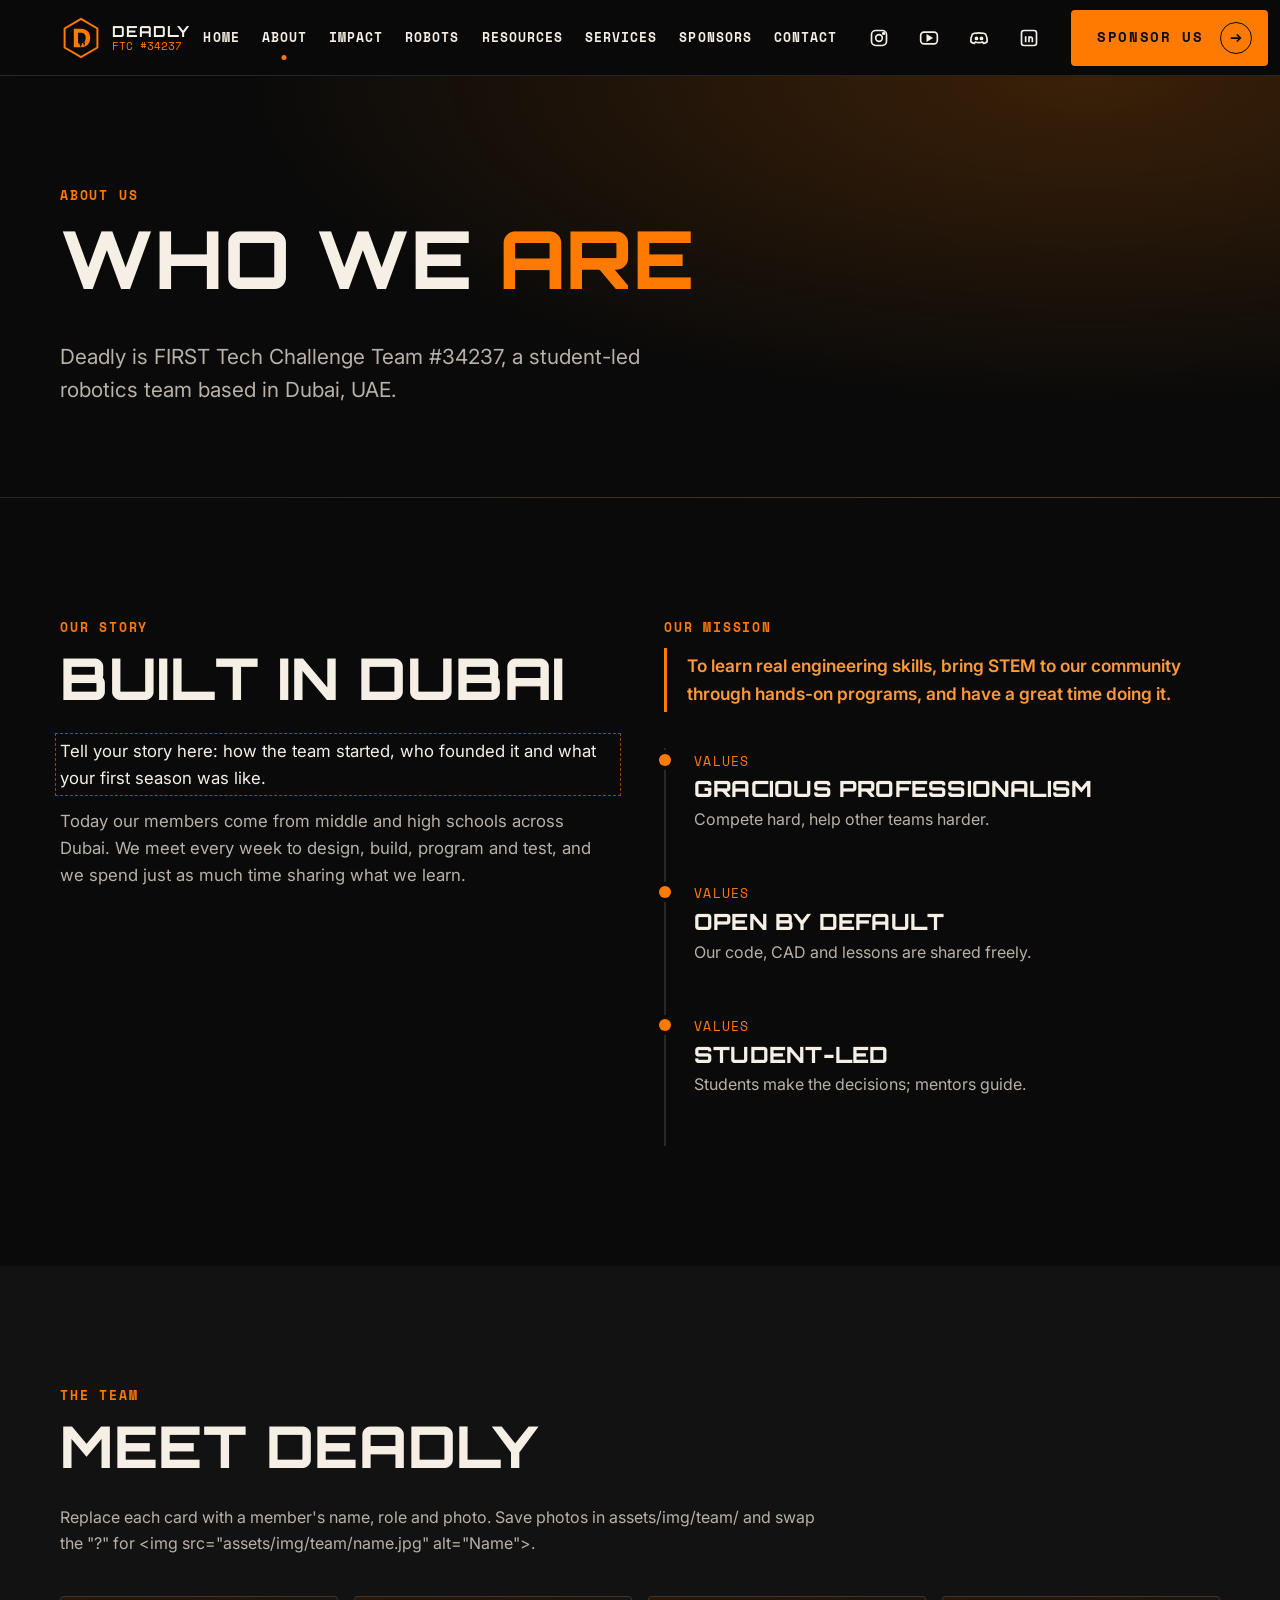
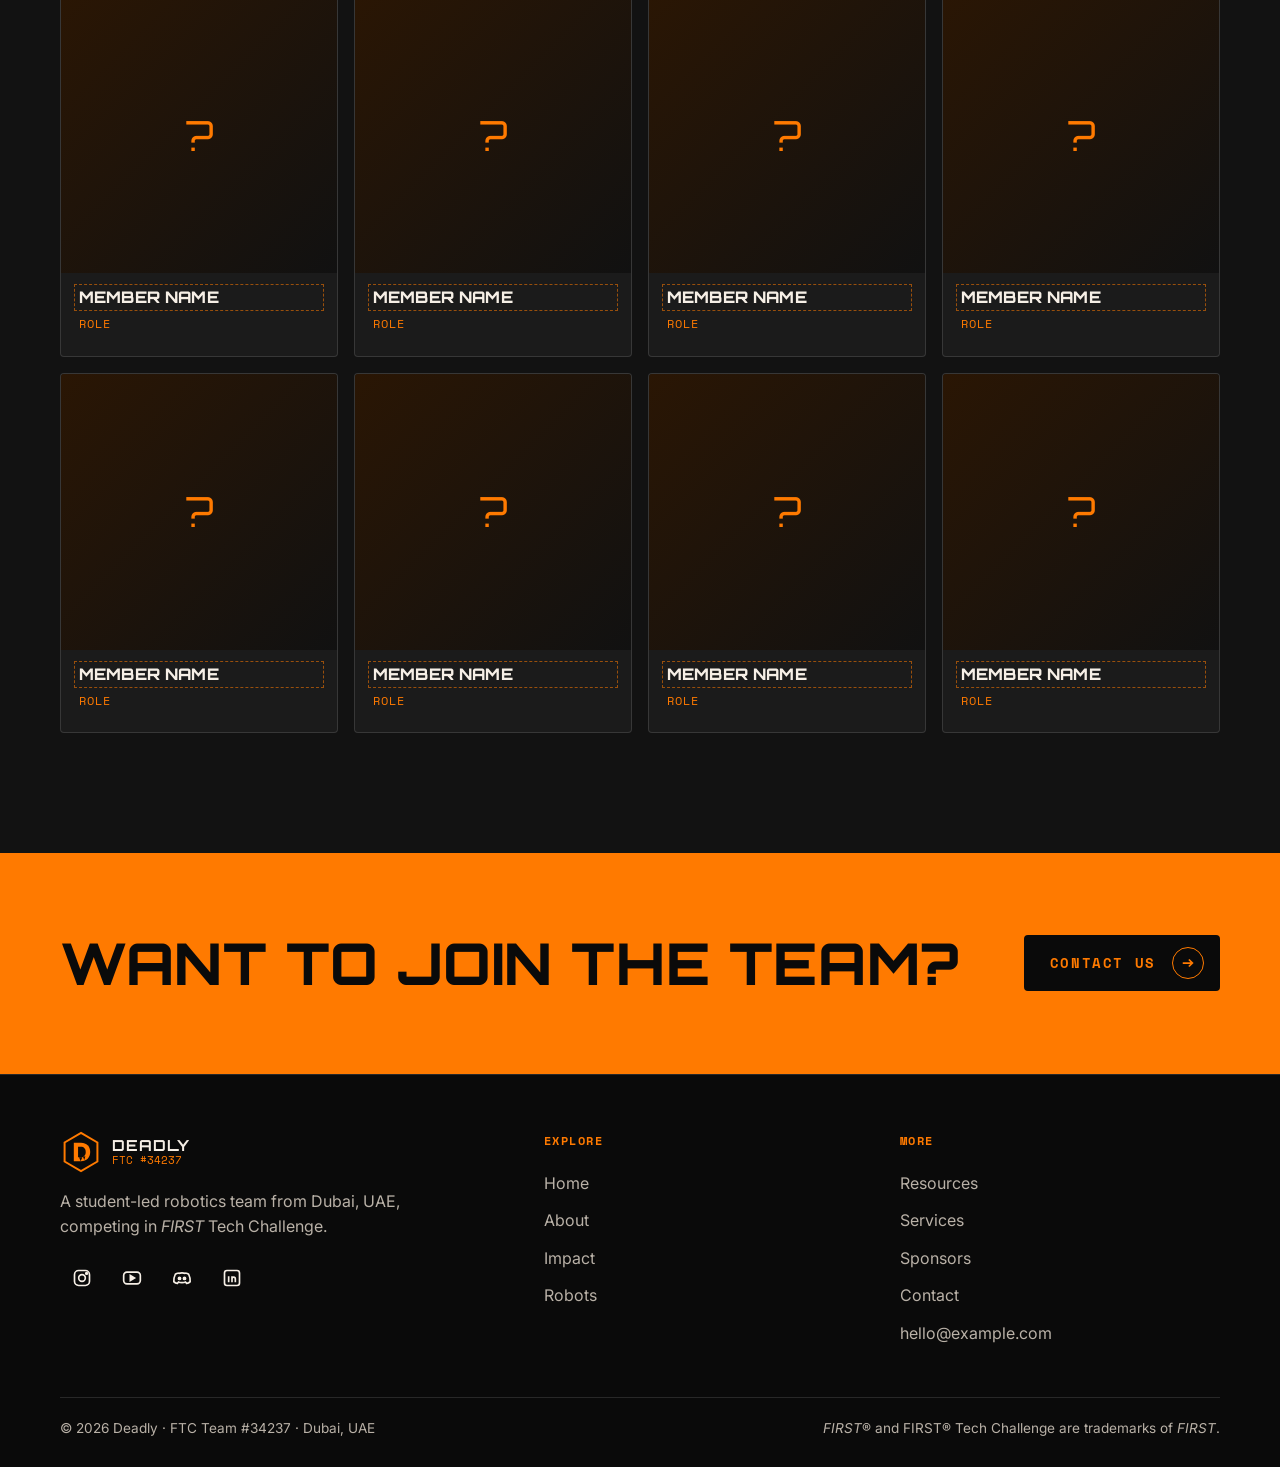
==== about.html @ 888af7e8 "Add mobile-friendly Deadly FTC #34237 team website Multi-page static site (home, about, impact, robo" ====
<!doctype html>
<html lang="en" class="no-js">
<head>
  <meta charset="utf-8">
  <meta name="viewport" content="width=device-width, initial-scale=1, viewport-fit=cover">
  <title>About · Deadly FTC #34237</title>
  <meta name="description" content="Meet Deadly, FTC Team #34237 from Dubai, UAE: our story, mission and team members.">
  <meta name="theme-color" content="#0a0a0a">
  <link rel="icon" href="assets/img/logo.svg" type="image/svg+xml">
  <link rel="preconnect" href="https://fonts.googleapis.com">
  <link rel="preconnect" href="https://fonts.gstatic.com" crossorigin>
  <link href="https://fonts.googleapis.com/css2?family=Inter:wght@400;500;600;700&family=Orbitron:wght@600;700;800&family=Space+Mono:wght@400;700&display=swap" rel="stylesheet">
  <link rel="stylesheet" href="assets/css/style.css">
</head>
<body>
  <div data-include="header"></div>

  <main id="main">
    <section class="page-hero">
      <div class="container">
        <span class="eyebrow">About us</span>
        <h1>Who we <span class="accent">are</span></h1>
        <p class="lead muted">Deadly is FIRST Tech Challenge Team #34237, a student-led robotics team based in Dubai, UAE.</p>
      </div>
    </section>

    <section class="section">
      <div class="container">
        <div class="grid grid--2" style="gap:48px">
          <div class="prose reveal">
            <span class="eyebrow">Our story</span>
            <h2>Built in Dubai</h2>
            <p class="todo">Tell your story here: how the team started, who founded it and what your first season was like.</p>
            <p class="muted">Today our members come from middle and high schools across Dubai. We meet every week to design, build, program and test, and we spend just as much time sharing what we learn.</p>
          </div>
          <div class="reveal">
            <span class="eyebrow">Our mission</span>
            <p class="mission" style="margin-top:0">To learn real engineering skills, bring STEM to our community through hands-on programs, and have a great time doing it.</p>
            <ul class="timeline">
              <li><span class="when">Values</span><h3>Gracious Professionalism</h3><p class="muted">Compete hard, help other teams harder.</p></li>
              <li><span class="when">Values</span><h3>Open by default</h3><p class="muted">Our code, CAD and lessons are shared freely.</p></li>
              <li><span class="when">Values</span><h3>Student-led</h3><p class="muted">Students make the decisions; mentors guide.</p></li>
            </ul>
          </div>
        </div>
      </div>
    </section>

    <section class="section section--alt" id="team">
      <div class="container">
        <div class="section-head reveal">
          <span class="eyebrow">The team</span>
          <h2>Meet Deadly</h2>
          <p class="muted">Replace each card with a member's name, role and photo. Save photos in assets/img/team/ and swap the "?" for &lt;img src="assets/img/team/name.jpg" alt="Name"&gt;.</p>
        </div>
        <div class="grid member-grid">
          <article class="card member reveal">
            <div class="photo">?</div>
            <div class="info">
              <h3 class="todo">Member name</h3>
              <span class="role">Role</span>
            </div>
          </article>
          <article class="card member reveal">
            <div class="photo">?</div>
            <div class="info">
              <h3 class="todo">Member name</h3>
              <span class="role">Role</span>
            </div>
          </article>
          <article class="card member reveal">
            <div class="photo">?</div>
            <div class="info">
              <h3 class="todo">Member name</h3>
              <span class="role">Role</span>
            </div>
          </article>
          <article class="card member reveal">
            <div class="photo">?</div>
            <div class="info">
              <h3 class="todo">Member name</h3>
              <span class="role">Role</span>
            </div>
          </article>
          <article class="card member reveal">
            <div class="photo">?</div>
            <div class="info">
              <h3 class="todo">Member name</h3>
              <span class="role">Role</span>
            </div>
          </article>
          <article class="card member reveal">
            <div class="photo">?</div>
            <div class="info">
              <h3 class="todo">Member name</h3>
              <span class="role">Role</span>
            </div>
          </article>
          <article class="card member reveal">
            <div class="photo">?</div>
            <div class="info">
              <h3 class="todo">Member name</h3>
              <span class="role">Role</span>
            </div>
          </article>
          <article class="card member reveal">
            <div class="photo">?</div>
            <div class="info">
              <h3 class="todo">Member name</h3>
              <span class="role">Role</span>
            </div>
          </article>
        </div>
      </div>
    </section>
    <section class="cta-band">
      <div class="container">
        <h2>Want to join the team?</h2>
        <a class="btn" href="contact.html">Contact us</a>
      </div>
    </section>
  </main>

  <div data-include="footer"></div>
  <script src="assets/js/site.js"></script>
</body>
</html>
---- assets/css/style.css ----
/* =========================================================
   Deadly · FTC Team #34237 — site styles
   Mobile-first. Brand colors live in :root below.
   ========================================================= */

:root {
  --orange: #ff7a00;
  --orange-bright: #ff9a3c;
  --orange-deep: #c25500;
  --black: #0a0a0a;
  --black-2: #121212;
  --black-3: #1b1b1b;
  --line: rgba(255, 255, 255, 0.12);
  --text: #f6efe6;
  --muted: #b9b1a7;

  --font-display: "Orbitron", "Arial Black", sans-serif;
  --font-mono: "Space Mono", ui-monospace, monospace;
  --font-body: "Inter", system-ui, -apple-system, "Segoe UI", sans-serif;

  --gutter: 16px;
  --max: 1240px;
  --header-h: 64px;
  --radius: 4px;
}

@media (min-width: 900px) {
  :root { --gutter: 40px; --header-h: 76px; }
}

*, *::before, *::after { box-sizing: border-box; }

html { scroll-behavior: smooth; -webkit-text-size-adjust: 100%; }

body {
  margin: 0;
  background: var(--black);
  color: var(--text);
  font-family: var(--font-body);
  font-size: 16px;
  line-height: 1.6;
  overflow-x: hidden;
}

img { max-width: 100%; display: block; }
a { color: inherit; }

::selection { background: var(--orange); color: var(--black); }

.container {
  width: 100%;
  max-width: var(--max);
  margin: 0 auto;
  padding: 0 var(--gutter);
}

.skip-link {
  position: absolute; left: -999px; top: 8px;
  background: var(--orange); color: var(--black);
  padding: 8px 12px; z-index: 100; font-weight: 700;
}
.skip-link:focus { left: 8px; }

:focus-visible { outline: 2px solid var(--orange); outline-offset: 3px; }

/* ---------- Typography ---------- */

h1, h2, h3 {
  font-family: var(--font-display);
  font-weight: 800;
  line-height: 1.05;
  margin: 0 0 0.5em;
  letter-spacing: 0.01em;
  text-transform: uppercase;
}
h1 { font-size: clamp(2.6rem, 11vw, 6.5rem); }
h2 { font-size: clamp(1.9rem, 6.5vw, 3.6rem); }
h3 { font-size: clamp(1.1rem, 3.5vw, 1.4rem); }

p { margin: 0 0 1em; }

.eyebrow {
  font-family: var(--font-mono);
  font-weight: 700;
  text-transform: uppercase;
  letter-spacing: 0.14em;
  font-size: 0.8rem;
  color: var(--orange);
  margin-bottom: 0.75em;
  display: block;
}

.accent { color: var(--orange); }

.highlight {
  background: var(--orange);
  color: var(--black);
  padding: 0 0.2em;
  -webkit-box-decoration-break: clone;
  box-decoration-break: clone;
}

.lead { font-size: clamp(1.05rem, 2.6vw, 1.3rem); }
.muted { color: var(--muted); }

/* ---------- Buttons ---------- */

.btn {
  display: inline-flex;
  align-items: center;
  gap: 16px;
  min-height: 52px;
  padding: 10px 14px 10px 24px;
  font-family: var(--font-mono);
  font-weight: 700;
  font-size: 0.85rem;
  letter-spacing: 0.12em;
  text-transform: uppercase;
  text-decoration: none;
  border: 2px solid var(--orange);
  background: var(--orange);
  color: var(--black);
  border-radius: var(--radius);
  cursor: pointer;
  white-space: nowrap;
  transition: background 0.2s, color 0.2s, transform 0.2s;
}
.btn .arrow {
  width: 32px; height: 32px;
  border: 1.5px solid currentColor;
  border-radius: 50%;
  display: grid; place-items: center;
  flex-shrink: 0;
  transition: transform 0.2s;
}
.btn .arrow svg { width: 14px; height: 14px; }
.btn:hover { background: var(--orange-bright); border-color: var(--orange-bright); }
.btn:hover .arrow { transform: translateX(3px); }

.btn--outline { background: transparent; color: var(--text); border-color: var(--text); }
.btn--outline:hover { background: var(--text); color: var(--black); border-color: var(--text); }

.btn--ghost { background: transparent; color: var(--text); border-color: transparent; padding-left: 0; }
.btn--ghost:hover { background: transparent; color: var(--orange); border-color: transparent; }

.btn-row { display: flex; flex-wrap: wrap; gap: 12px 20px; align-items: center; }

/* ---------- Header ---------- */

.site-header {
  position: sticky;
  top: 0;
  z-index: 50;
  height: var(--header-h);
  background: rgba(10, 10, 10, 0.97);
  border-bottom: 1px solid var(--line);
}
.site-header .container {
  height: 100%;
  display: flex;
  align-items: center;
  justify-content: space-between;
  gap: 16px;
}

.brand { display: flex; align-items: center; gap: 10px; text-decoration: none; }
.brand img { height: 42px; width: auto; }
.brand-text { display: flex; flex-direction: column; line-height: 1.05; }
.brand-text strong { font-family: var(--font-display); font-size: 0.95rem; letter-spacing: 0.06em; }
.brand-text span { font-family: var(--font-mono); font-size: 0.7rem; color: var(--orange); }

.nav-toggle {
  width: 48px; height: 48px;
  display: grid; place-items: center;
  background: transparent;
  border: 1px solid var(--line);
  border-radius: var(--radius);
  color: var(--text);
  cursor: pointer;
}
.nav-toggle span, .nav-toggle span::before, .nav-toggle span::after {
  display: block; width: 22px; height: 2px; background: currentColor;
  position: relative; transition: transform 0.25s, background 0.25s;
}
.nav-toggle span::before, .nav-toggle span::after { content: ""; position: absolute; left: 0; }
.nav-toggle span::before { top: -7px; }
.nav-toggle span::after { top: 7px; }
.nav-open .nav-toggle span { background: transparent; }
.nav-open .nav-toggle span::before { transform: translateY(7px) rotate(45deg); }
.nav-open .nav-toggle span::after { transform: translateY(-7px) rotate(-45deg); }

.site-nav {
  position: fixed;
  inset: var(--header-h) 0 0 0;
  background: var(--black);
  padding: 24px var(--gutter) 40px;
  display: flex;
  flex-direction: column;
  gap: 28px;
  overflow-y: auto;
  opacity: 0;
  transform: translateY(-12px);
  visibility: hidden;
  transition: opacity 0.25s ease, transform 0.25s ease, visibility 0s linear 0.25s;
}
.nav-open .site-nav { opacity: 1; transform: none; visibility: visible; transition: opacity 0.25s ease, transform 0.25s ease; }
.nav-open { overflow: hidden; }

.nav-links { list-style: none; margin: 0; padding: 0; }
.nav-links a {
  display: block;
  padding: 14px 0;
  border-bottom: 1px solid var(--line);
  font-family: var(--font-mono);
  font-weight: 700;
  font-size: 1.05rem;
  letter-spacing: 0.08em;
  text-transform: uppercase;
  text-decoration: none;
}
.nav-links a[aria-current="page"] { color: var(--orange); }

.socials { display: flex; gap: 6px; }
.socials a {
  width: 44px; height: 44px;
  display: grid; place-items: center;
  border-radius: var(--radius);
  color: var(--text);
  transition: color 0.2s, background 0.2s;
}
.socials a:hover { color: var(--orange); background: var(--black-3); }
.socials svg { width: 20px; height: 20px; }

@media (min-width: 1100px) {
  /* blur only on desktop: on mobile it would trap the fixed menu panel inside the header */
  .site-header {
    background: rgba(10, 10, 10, 0.88);
    backdrop-filter: blur(10px);
    -webkit-backdrop-filter: blur(10px);
  }
  .nav-toggle { display: none; }
  .site-nav {
    position: static;
    opacity: 1;
    transform: none;
    visibility: visible;
    background: transparent;
    padding: 0;
    flex-direction: row;
    align-items: center;
    gap: 20px;
    overflow: visible;
    flex: 1;
    justify-content: flex-end;
    transition: none;
  }
  .nav-links { display: flex; gap: 22px; margin-right: auto; margin-left: 40px; }
  .nav-links a {
    border: 0;
    padding: 6px 0;
    font-size: 0.82rem;
    position: relative;
  }
  .nav-links a[aria-current="page"] { color: var(--text); }
  .nav-links a::after {
    content: ""; position: absolute; left: 50%; bottom: -6px;
    width: 5px; height: 5px; border-radius: 50%;
    background: var(--orange);
    transform: translateX(-50%) scale(0);
    transition: transform 0.2s;
  }
  .nav-links a:hover::after, .nav-links a[aria-current="page"]::after { transform: translateX(-50%) scale(1); }
  .site-nav .btn { min-height: 48px; }
}

/* ---------- Hero ---------- */

.hero {
  position: relative;
  min-height: calc(100svh - var(--header-h));
  display: flex;
  align-items: center;
  padding: 48px 0 64px;
  overflow: hidden;
  isolation: isolate;
}
.hero-bg {
  position: absolute; inset: 0; z-index: -1;
  background:
    linear-gradient(90deg, rgba(10,10,10,0.95) 0%, rgba(10,10,10,0.7) 55%, rgba(10,10,10,0.55) 100%),
    radial-gradient(ellipse at 75% 40%, rgba(255,122,0,0.18), transparent 60%),
    var(--hero-photo, none) center / cover no-repeat,
    var(--black);
  filter: saturate(0.6);
}
.hero-bg::after {
  /* faint grid, echoing a competition field */
  content: ""; position: absolute; inset: 0;
  background-image:
    linear-gradient(var(--line) 1px, transparent 1px),
    linear-gradient(90deg, var(--line) 1px, transparent 1px);
  background-size: 48px 48px;
  mask-image: linear-gradient(180deg, transparent, #000 30%, #000 70%, transparent);
  -webkit-mask-image: linear-gradient(180deg, transparent, #000 30%, #000 70%, transparent);
  opacity: 0.35;
}

.hero .container { display: grid; gap: 40px; align-items: center; }
.hero h1 { margin-bottom: 0.2em; }
.hero .team-no {
  font-family: var(--font-display);
  font-weight: 700;
  color: var(--orange);
  font-size: clamp(1.4rem, 5vw, 2.2rem);
  margin: 0 0 0.8em;
}
.hero .lead { max-width: 30ch; margin-bottom: 1.8em; }

.hero-visual {
  position: relative;
  width: min(100%, 520px);
  aspect-ratio: 1;
  margin: 0 auto;
  border-radius: 50%;
  border: 2px solid var(--orange);
  background: radial-gradient(circle at 50% 45%, rgba(255,122,0,0.22), rgba(40,18,0,0.85) 70%);
  box-shadow: 0 0 80px rgba(255,122,0,0.18), inset 0 0 60px rgba(0,0,0,0.6);
  overflow: hidden;
  touch-action: pan-y;
  cursor: grab;
}
.hero-visual:active { cursor: grabbing; }
.hero-visual canvas { width: 100%; height: 100%; display: block; }
.hero-visual .hint {
  position: absolute; left: 50%; bottom: 9%;
  transform: translateX(-50%);
  font-family: var(--font-mono); font-size: 0.68rem; letter-spacing: 0.14em;
  text-transform: uppercase; color: var(--orange-bright);
  background: rgba(0,0,0,0.6); padding: 6px 12px; border-radius: 99px;
  white-space: nowrap; pointer-events: none;
}

@media (min-width: 900px) {
  .hero .container { grid-template-columns: 1.1fr 1fr; }
}

/* ---------- Sections ---------- */

.section { padding: clamp(64px, 12vw, 120px) 0; position: relative; }
.section--alt { background: var(--black-2); }
.section--photo { isolation: isolate; overflow: hidden; }
.section--photo::before {
  content: ""; position: absolute; inset: 0; z-index: -1;
  background:
    linear-gradient(90deg, rgba(10,10,10,0.96) 0%, rgba(10,10,10,0.82) 50%, rgba(10,10,10,0.6) 100%),
    var(--section-photo, none) center / cover no-repeat,
    linear-gradient(135deg, #1a0e03, var(--black));
  filter: saturate(0.6);
}

.section-head { max-width: 760px; margin-bottom: 40px; }

.prose { max-width: 620px; }
.prose p { font-size: 1.05rem; }

.mission {
  border-left: 3px solid var(--orange);
  padding: 4px 0 4px 20px;
  margin: 28px 0 36px;
  color: var(--orange-bright);
  font-weight: 600;
  font-size: 1.08rem;
  max-width: 560px;
}

/* ---------- Stats ---------- */

.stats {
  display: grid;
  grid-template-columns: repeat(2, 1fr);
  margin-top: 56px;
  border-top: 1px solid var(--line);
}
.stat {
  padding: 24px 16px 8px 0;
  border-bottom: 1px solid var(--line);
}
.stat:nth-child(odd) { padding-right: 16px; border-right: 1px solid var(--line); }
.stat:nth-child(even) { padding-left: 16px; }
.stat-value {
  font-family: var(--font-display);
  font-weight: 700;
  color: var(--orange);
  font-size: clamp(2.4rem, 10vw, 4.4rem);
  line-height: 1;
  margin-bottom: 14px;
}
.stat-value sup { font-size: 0.45em; }
.stat-label {
  font-family: var(--font-mono); font-weight: 700; text-transform: uppercase;
  letter-spacing: 0.1em; font-size: 0.78rem; margin-bottom: 4px;
}
.stat-sub { color: var(--muted); font-size: 0.9rem; }

@media (min-width: 900px) {
  .stats { grid-template-columns: repeat(4, 1fr); }
  .stat, .stat:nth-child(odd), .stat:nth-child(even) {
    padding: 32px 24px 8px; border-bottom: 0; border-right: 1px solid var(--line);
  }
  .stat:first-child { padding-left: 0; }
  .stat:last-child { border-right: 0; }
}

/* ---------- Cards / grids ---------- */

.grid { display: grid; gap: 16px; }
@media (min-width: 640px) { .grid--2, .grid--3, .grid--4 { grid-template-columns: repeat(2, 1fr); } }
@media (min-width: 960px) {
  .grid--3 { grid-template-columns: repeat(3, 1fr); }
  .grid--4 { grid-template-columns: repeat(4, 1fr); }
}

.card {
  background: var(--black-3);
  border: 1px solid var(--line);
  border-radius: var(--radius);
  padding: 28px 24px;
  transition: border-color 0.2s, transform 0.2s;
}
.card:hover { border-color: var(--orange); transform: translateY(-3px); }
.card .icon {
  width: 48px; height: 48px; display: grid; place-items: center;
  background: rgba(255,122,0,0.12); color: var(--orange);
  border-radius: var(--radius); margin-bottom: 18px;
}
.card .icon svg { width: 24px; height: 24px; }
.card p:last-child { margin-bottom: 0; }
.card .tag {
  display: inline-block; font-family: var(--font-mono); font-size: 0.72rem;
  letter-spacing: 0.1em; text-transform: uppercase; color: var(--orange);
  margin-bottom: 10px;
}

/* ---------- Team members ---------- */

.member { text-align: left; padding: 0; overflow: hidden; }
.member .photo {
  aspect-ratio: 1;
  background: linear-gradient(135deg, #2a1604, #111);
  display: grid; place-items: center;
  font-family: var(--font-display); font-size: 2.6rem; color: var(--orange);
  overflow: hidden;
}
.member .photo img { width: 100%; height: 100%; object-fit: cover; filter: grayscale(0.2); }
.member .info { padding: 16px 18px 20px; }
.member h3 { margin-bottom: 4px; font-size: 1rem; }
.member .role { font-family: var(--font-mono); font-size: 0.78rem; color: var(--orange); text-transform: uppercase; letter-spacing: 0.08em; }

.member-grid { grid-template-columns: repeat(2, 1fr); }
@media (min-width: 760px) { .member-grid { grid-template-columns: repeat(3, 1fr); } }
@media (min-width: 1060px) { .member-grid { grid-template-columns: repeat(4, 1fr); } }

/* ---------- Sponsors ---------- */

.sponsor-layout { display: grid; gap: 48px; align-items: center; }
@media (min-width: 960px) { .sponsor-layout { grid-template-columns: 1fr 1.15fr; } }

.sponsor-grid {
  display: grid;
  grid-template-columns: repeat(2, 1fr);
  gap: 12px;
}
@media (min-width: 640px) { .sponsor-grid { grid-template-columns: repeat(3, 1fr); } }

.sponsor-slot {
  aspect-ratio: 3 / 2;
  display: grid; place-items: center;
  border: 1px dashed rgba(255,122,0,0.4);
  border-radius: var(--radius);
  color: var(--muted);
  font-family: var(--font-mono);
  font-size: 0.75rem;
  letter-spacing: 0.1em;
  text-transform: uppercase;
  text-align: center;
  padding: 12px;
  text-decoration: none;
  transition: border-color 0.2s, color 0.2s, background 0.2s;
}
.sponsor-slot:hover { border-color: var(--orange); color: var(--orange); background: rgba(255,122,0,0.05); }
.sponsor-slot img { max-height: 70%; width: auto; filter: grayscale(1) brightness(1.6); transition: filter 0.2s; }
.sponsor-slot:hover img { filter: none; }

.badge {
  display: inline-flex; align-items: center; gap: 8px;
  color: var(--muted); font-size: 0.9rem; margin-top: 20px;
}
.badge svg { width: 18px; height: 18px; color: var(--orange); }

.tiers .card h3 { color: var(--orange); }
.tiers ul { padding-left: 18px; margin: 0; color: var(--muted); }
.tiers li { margin-bottom: 6px; }

/* ---------- Page hero (inner pages) ---------- */

.page-hero {
  padding: clamp(56px, 12vw, 110px) 0 clamp(40px, 8vw, 70px);
  border-bottom: 1px solid var(--line);
  background:
    radial-gradient(ellipse at 85% 0%, rgba(255,122,0,0.2), transparent 55%),
    var(--black);
}
.page-hero h1 { font-size: clamp(2.3rem, 9vw, 5rem); }
.page-hero p { max-width: 620px; }

/* ---------- Timeline ---------- */

.timeline { list-style: none; margin: 0; padding: 0; border-left: 2px solid var(--line); }
.timeline li { position: relative; padding: 0 0 32px 28px; }
.timeline li::before {
  content: ""; position: absolute; left: -7px; top: 6px;
  width: 12px; height: 12px; border-radius: 50%;
  background: var(--orange); box-shadow: 0 0 0 4px var(--black);
}
.timeline .when { font-family: var(--font-mono); color: var(--orange); font-size: 0.8rem; letter-spacing: 0.1em; text-transform: uppercase; }
.timeline h3 { margin: 4px 0 6px; }

/* ---------- Forms ---------- */

.form { display: grid; gap: 16px; }
.field label {
  display: block; font-family: var(--font-mono); font-size: 0.78rem;
  letter-spacing: 0.1em; text-transform: uppercase; margin-bottom: 6px;
}
.field input, .field textarea, .field select {
  width: 100%; min-height: 50px;
  background: var(--black-3); color: var(--text);
  border: 1px solid var(--line); border-radius: var(--radius);
  padding: 12px 14px; font: inherit; font-size: 16px; /* 16px stops iOS zoom */
}
.field textarea { min-height: 140px; resize: vertical; }
.field input:focus, .field textarea:focus, .field select:focus { outline: none; border-color: var(--orange); }

.contact-layout { display: grid; gap: 40px; }
@media (min-width: 900px) { .contact-layout { grid-template-columns: 1fr 1.2fr; } }
.contact-list { list-style: none; padding: 0; margin: 0 0 28px; }
.contact-list li { padding: 14px 0; border-bottom: 1px solid var(--line); }
.contact-list span { display: block; font-family: var(--font-mono); font-size: 0.75rem; color: var(--orange); letter-spacing: 0.1em; text-transform: uppercase; }
.contact-list a { text-decoration: none; font-weight: 600; }
.contact-list a:hover { color: var(--orange); }

/* ---------- CTA band ---------- */

.cta-band {
  background: var(--orange);
  color: var(--black);
  padding: clamp(48px, 9vw, 80px) 0;
}
.cta-band .container { display: grid; gap: 24px; align-items: center; }
.cta-band h2 { margin: 0; }
.cta-band .btn { background: var(--black); color: var(--orange); border-color: var(--black); }
.cta-band .btn:hover { background: #222; border-color: #222; }
@media (min-width: 900px) { .cta-band .container { grid-template-columns: 1fr auto; } }

/* ---------- Footer ---------- */

.site-footer { border-top: 1px solid var(--line); padding: 56px 0 28px; background: var(--black); }
.footer-grid { display: grid; gap: 36px; }
@media (min-width: 760px) { .footer-grid { grid-template-columns: 1.4fr 1fr 1fr; } }
.site-footer h4 {
  font-family: var(--font-mono); font-size: 0.78rem; letter-spacing: 0.12em;
  text-transform: uppercase; color: var(--orange); margin: 0 0 14px;
}
.site-footer ul { list-style: none; margin: 0; padding: 0; }
.site-footer li a { display: inline-block; padding: 6px 0; text-decoration: none; color: var(--muted); }
.site-footer li a:hover { color: var(--orange); }
.footer-bottom {
  margin-top: 44px; padding-top: 20px; border-top: 1px solid var(--line);
  display: flex; flex-wrap: wrap; gap: 8px 24px; justify-content: space-between;
  color: var(--muted); font-size: 0.85rem;
}

/* ---------- Placeholder marker (remove once real content is in) ---------- */

.todo {
  outline: 1px dashed rgba(255,122,0,0.55);
  outline-offset: 4px;
}

/* ---------- Reveal on scroll ---------- */

.reveal { opacity: 0; transform: translateY(24px); transition: opacity 0.7s ease, transform 0.7s ease; }
.reveal.is-visible { opacity: 1; transform: none; }
.no-js .reveal { opacity: 1; transform: none; }

@media (prefers-reduced-motion: reduce) {
  html { scroll-behavior: auto; }
  .reveal { opacity: 1; transform: none; transition: none; }
  * { transition-duration: 0.01ms !important; animation-duration: 0.01ms !important; }
}
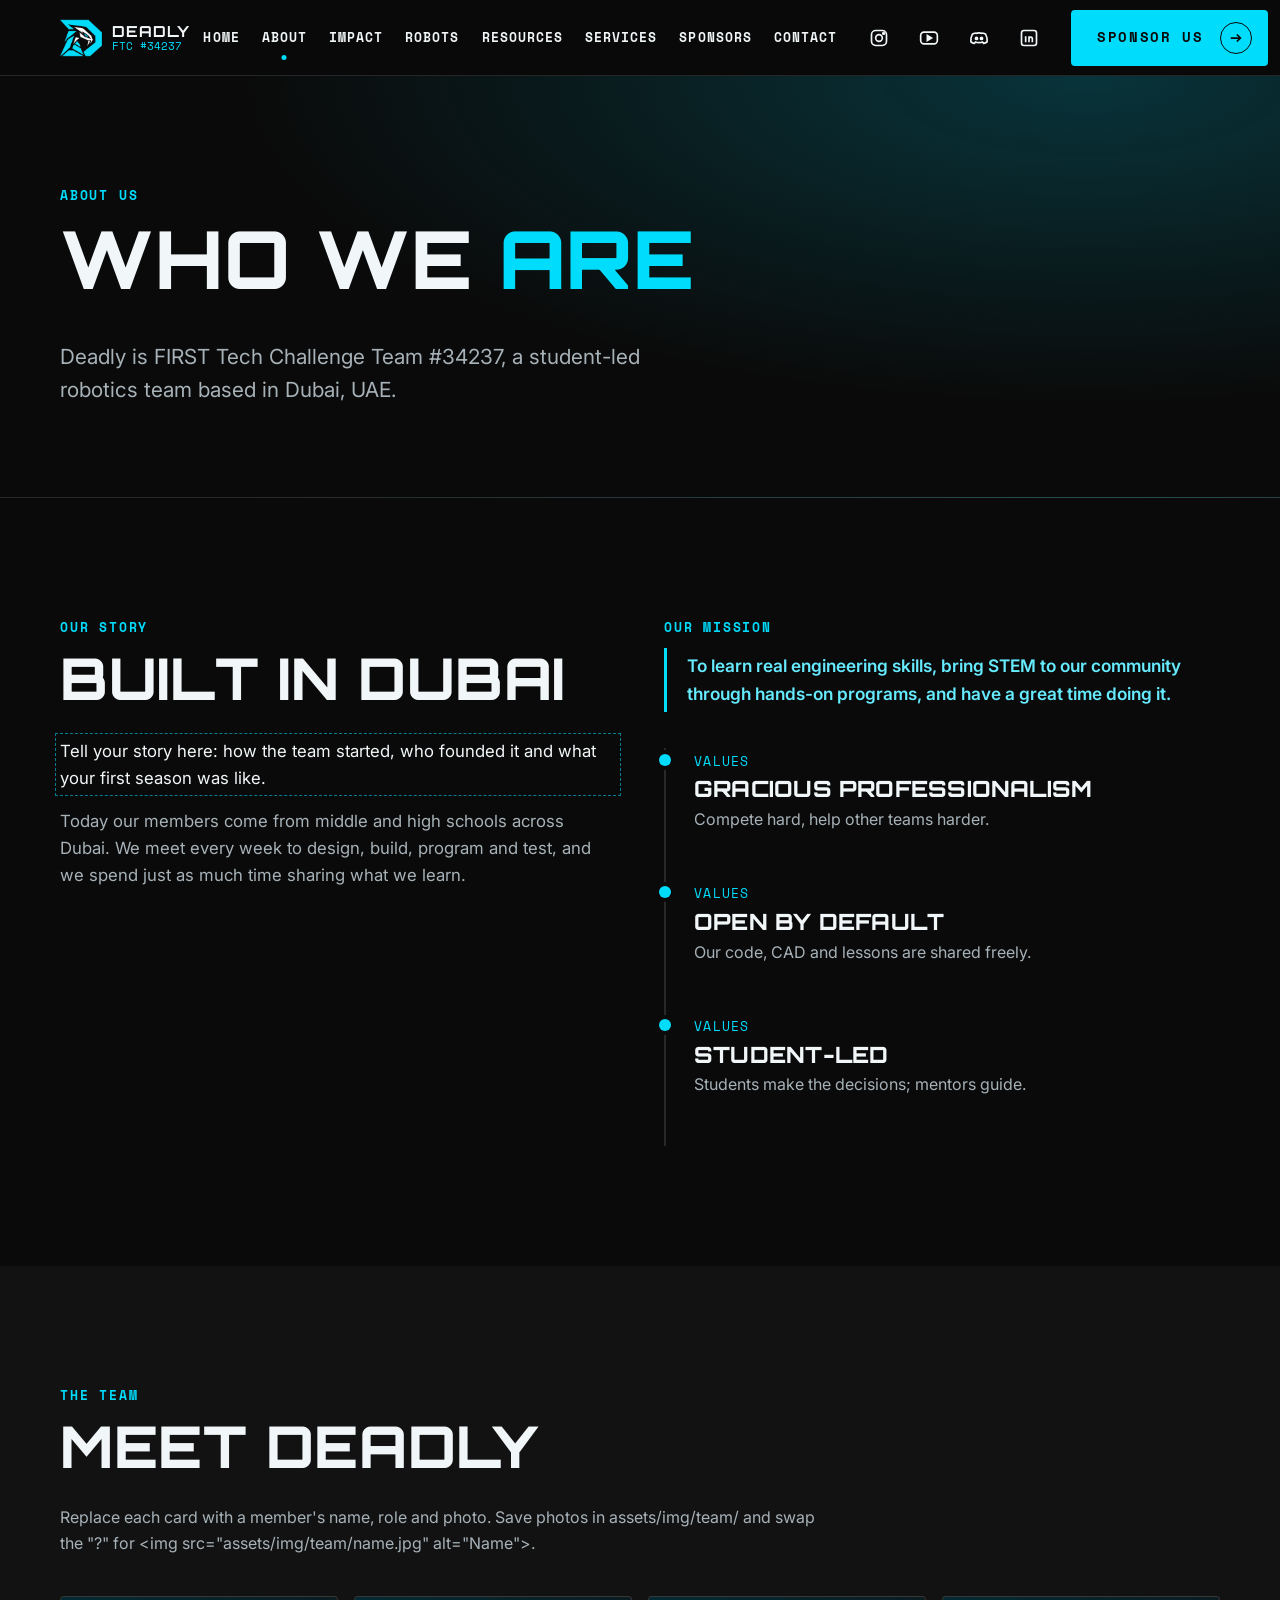
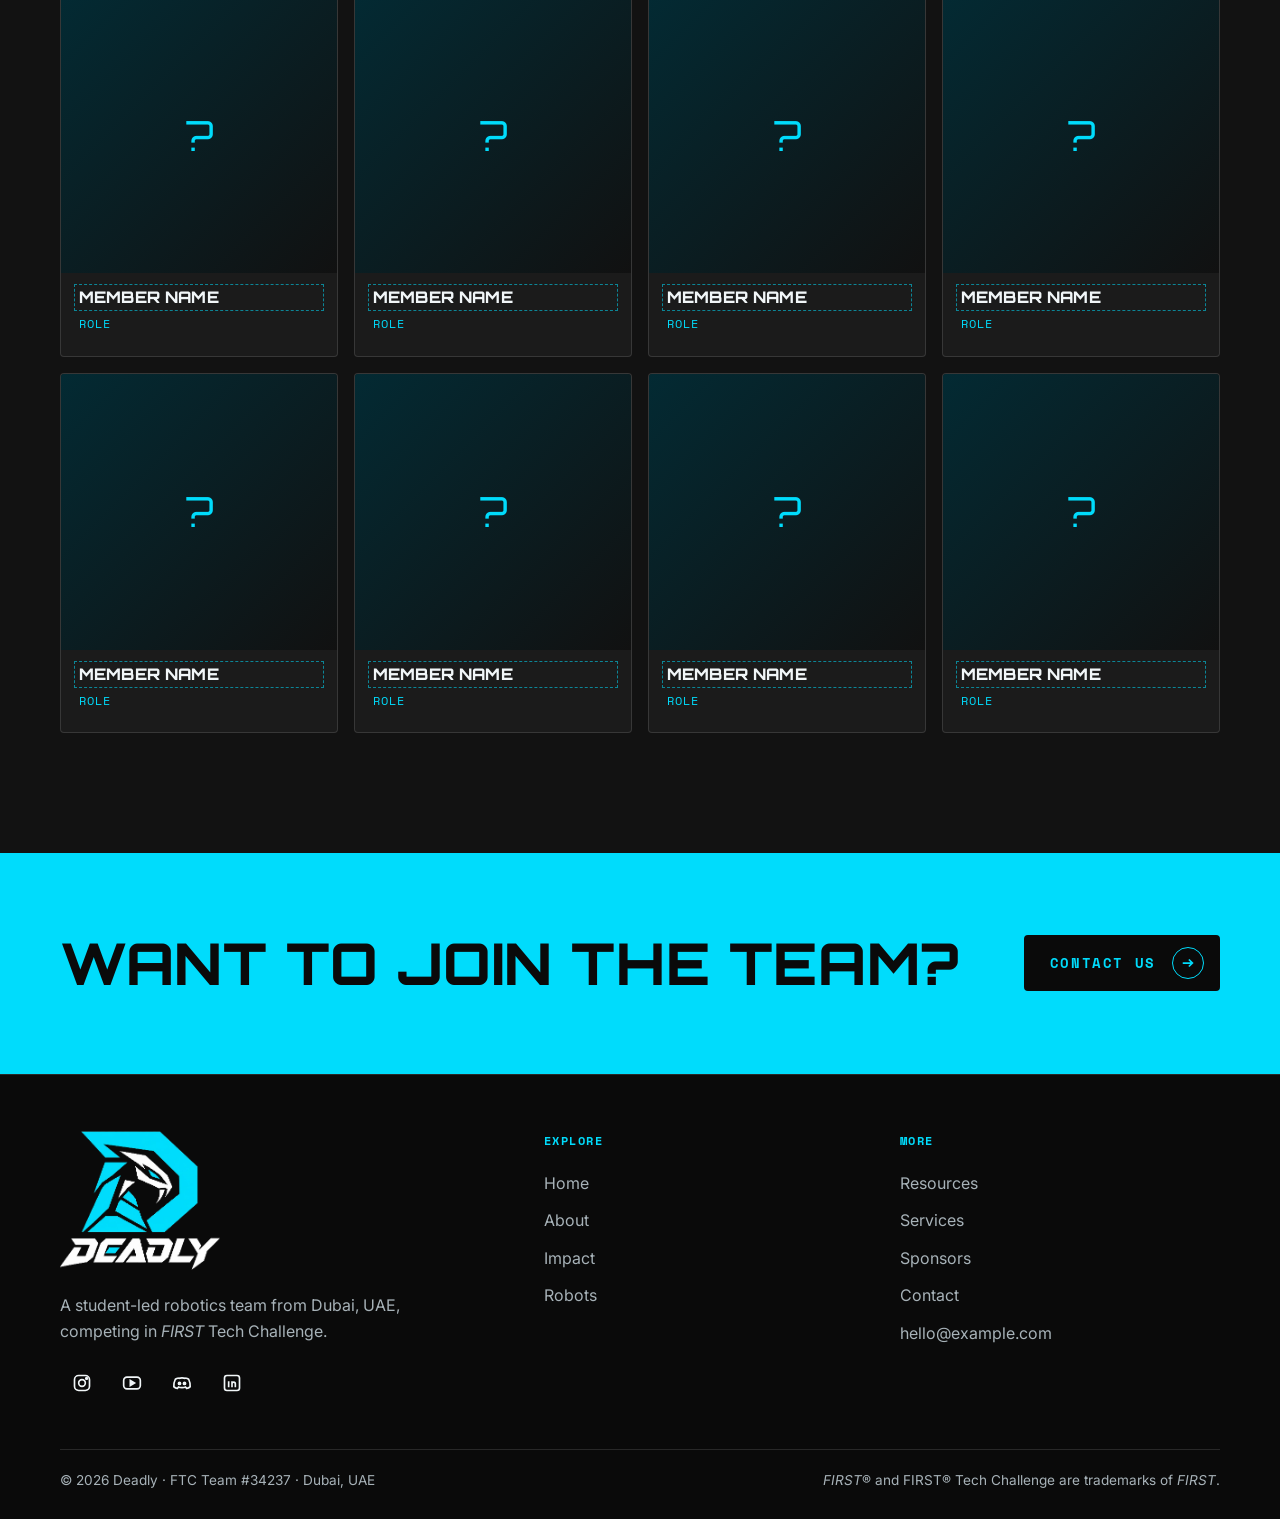
==== commit d9d6edb7: "Switch brand color to cyan and add the Deadly logo Recolor the site from orange to the logo's cyan (" ====
--- a/about.html
+++ b/about.html
@@ -6,7 +6,8 @@
   <title>About · Deadly FTC #34237</title>
   <meta name="description" content="Meet Deadly, FTC Team #34237 from Dubai, UAE: our story, mission and team members.">
   <meta name="theme-color" content="#0a0a0a">
-  <link rel="icon" href="assets/img/logo.svg" type="image/svg+xml">
+  <link rel="icon" href="assets/img/logo.png" type="image/png">
+  <link rel="apple-touch-icon" href="assets/img/apple-touch-icon.png">
   <link rel="preconnect" href="https://fonts.googleapis.com">
   <link rel="preconnect" href="https://fonts.gstatic.com" crossorigin>
   <link href="https://fonts.googleapis.com/css2?family=Inter:wght@400;500;600;700&family=Orbitron:wght@600;700;800&family=Space+Mono:wght@400;700&display=swap" rel="stylesheet">
--- a/assets/css/style.css
+++ b/assets/css/style.css
@@ -4,15 +4,15 @@
    ========================================================= */
 
 :root {
-  --orange: #ff7a00;
-  --orange-bright: #ff9a3c;
-  --orange-deep: #c25500;
+  --cyan: #00dcfc;
+  --cyan-bright: #66ebff;
+  --cyan-deep: #0098b0;
   --black: #0a0a0a;
   --black-2: #121212;
   --black-3: #1b1b1b;
   --line: rgba(255, 255, 255, 0.12);
-  --text: #f6efe6;
-  --muted: #b9b1a7;
+  --text: #f1f6f8;
+  --muted: #a7b2b8;
 
   --font-display: "Orbitron", "Arial Black", sans-serif;
   --font-mono: "Space Mono", ui-monospace, monospace;
@@ -45,7 +45,7 @@
 img { max-width: 100%; display: block; }
 a { color: inherit; }
 
-::selection { background: var(--orange); color: var(--black); }
+::selection { background: var(--cyan); color: var(--black); }
 
 .container {
   width: 100%;
@@ -56,12 +56,12 @@
 
 .skip-link {
   position: absolute; left: -999px; top: 8px;
-  background: var(--orange); color: var(--black);
+  background: var(--cyan); color: var(--black);
   padding: 8px 12px; z-index: 100; font-weight: 700;
 }
 .skip-link:focus { left: 8px; }
 
-:focus-visible { outline: 2px solid var(--orange); outline-offset: 3px; }
+:focus-visible { outline: 2px solid var(--cyan); outline-offset: 3px; }
 
 /* ---------- Typography ---------- */
 
@@ -85,15 +85,15 @@
   text-transform: uppercase;
   letter-spacing: 0.14em;
   font-size: 0.8rem;
-  color: var(--orange);
+  color: var(--cyan);
   margin-bottom: 0.75em;
   display: block;
 }
 
-.accent { color: var(--orange); }
+.accent { color: var(--cyan); }
 
 .highlight {
-  background: var(--orange);
+  background: var(--cyan);
   color: var(--black);
   padding: 0 0.2em;
   -webkit-box-decoration-break: clone;
@@ -117,8 +117,8 @@
   letter-spacing: 0.12em;
   text-transform: uppercase;
   text-decoration: none;
-  border: 2px solid var(--orange);
-  background: var(--orange);
+  border: 2px solid var(--cyan);
+  background: var(--cyan);
   color: var(--black);
   border-radius: var(--radius);
   cursor: pointer;
@@ -134,14 +134,14 @@
   transition: transform 0.2s;
 }
 .btn .arrow svg { width: 14px; height: 14px; }
-.btn:hover { background: var(--orange-bright); border-color: var(--orange-bright); }
+.btn:hover { background: var(--cyan-bright); border-color: var(--cyan-bright); }
 .btn:hover .arrow { transform: translateX(3px); }
 
 .btn--outline { background: transparent; color: var(--text); border-color: var(--text); }
 .btn--outline:hover { background: var(--text); color: var(--black); border-color: var(--text); }
 
 .btn--ghost { background: transparent; color: var(--text); border-color: transparent; padding-left: 0; }
-.btn--ghost:hover { background: transparent; color: var(--orange); border-color: transparent; }
+.btn--ghost:hover { background: transparent; color: var(--cyan); border-color: transparent; }
 
 .btn-row { display: flex; flex-wrap: wrap; gap: 12px 20px; align-items: center; }
 
@@ -167,7 +167,7 @@
 .brand img { height: 42px; width: auto; }
 .brand-text { display: flex; flex-direction: column; line-height: 1.05; }
 .brand-text strong { font-family: var(--font-display); font-size: 0.95rem; letter-spacing: 0.06em; }
-.brand-text span { font-family: var(--font-mono); font-size: 0.7rem; color: var(--orange); }
+.brand-text span { font-family: var(--font-mono); font-size: 0.7rem; color: var(--cyan); }
 
 .nav-toggle {
   width: 48px; height: 48px;
@@ -218,7 +218,7 @@
   text-transform: uppercase;
   text-decoration: none;
 }
-.nav-links a[aria-current="page"] { color: var(--orange); }
+.nav-links a[aria-current="page"] { color: var(--cyan); }
 
 .socials { display: flex; gap: 6px; }
 .socials a {
@@ -228,7 +228,7 @@
   color: var(--text);
   transition: color 0.2s, background 0.2s;
 }
-.socials a:hover { color: var(--orange); background: var(--black-3); }
+.socials a:hover { color: var(--cyan); background: var(--black-3); }
 .socials svg { width: 20px; height: 20px; }
 
 @media (min-width: 1100px) {
@@ -265,7 +265,7 @@
   .nav-links a::after {
     content: ""; position: absolute; left: 50%; bottom: -6px;
     width: 5px; height: 5px; border-radius: 50%;
-    background: var(--orange);
+    background: var(--cyan);
     transform: translateX(-50%) scale(0);
     transition: transform 0.2s;
   }
@@ -288,7 +288,7 @@
   position: absolute; inset: 0; z-index: -1;
   background:
     linear-gradient(90deg, rgba(10,10,10,0.95) 0%, rgba(10,10,10,0.7) 55%, rgba(10,10,10,0.55) 100%),
-    radial-gradient(ellipse at 75% 40%, rgba(255,122,0,0.18), transparent 60%),
+    radial-gradient(ellipse at 75% 40%, rgba(0, 220, 252, 0.18), transparent 60%),
     var(--hero-photo, none) center / cover no-repeat,
     var(--black);
   filter: saturate(0.6);
@@ -310,7 +310,7 @@
 .hero .team-no {
   font-family: var(--font-display);
   font-weight: 700;
-  color: var(--orange);
+  color: var(--cyan);
   font-size: clamp(1.4rem, 5vw, 2.2rem);
   margin: 0 0 0.8em;
 }
@@ -322,9 +322,9 @@
   aspect-ratio: 1;
   margin: 0 auto;
   border-radius: 50%;
-  border: 2px solid var(--orange);
-  background: radial-gradient(circle at 50% 45%, rgba(255,122,0,0.22), rgba(40,18,0,0.85) 70%);
-  box-shadow: 0 0 80px rgba(255,122,0,0.18), inset 0 0 60px rgba(0,0,0,0.6);
+  border: 2px solid var(--cyan);
+  background: radial-gradient(circle at 50% 45%, rgba(0, 220, 252, 0.22), rgba(0,30,38,0.85) 70%);
+  box-shadow: 0 0 80px rgba(0, 220, 252, 0.18), inset 0 0 60px rgba(0,0,0,0.6);
   overflow: hidden;
   touch-action: pan-y;
   cursor: grab;
@@ -335,7 +335,7 @@
   position: absolute; left: 50%; bottom: 9%;
   transform: translateX(-50%);
   font-family: var(--font-mono); font-size: 0.68rem; letter-spacing: 0.14em;
-  text-transform: uppercase; color: var(--orange-bright);
+  text-transform: uppercase; color: var(--cyan-bright);
   background: rgba(0,0,0,0.6); padding: 6px 12px; border-radius: 99px;
   white-space: nowrap; pointer-events: none;
 }
@@ -354,7 +354,7 @@
   background:
     linear-gradient(90deg, rgba(10,10,10,0.96) 0%, rgba(10,10,10,0.82) 50%, rgba(10,10,10,0.6) 100%),
     var(--section-photo, none) center / cover no-repeat,
-    linear-gradient(135deg, #1a0e03, var(--black));
+    linear-gradient(135deg, #021a20, var(--black));
   filter: saturate(0.6);
 }
 
@@ -364,10 +364,10 @@
 .prose p { font-size: 1.05rem; }
 
 .mission {
-  border-left: 3px solid var(--orange);
+  border-left: 3px solid var(--cyan);
   padding: 4px 0 4px 20px;
   margin: 28px 0 36px;
-  color: var(--orange-bright);
+  color: var(--cyan-bright);
   font-weight: 600;
   font-size: 1.08rem;
   max-width: 560px;
@@ -390,7 +390,7 @@
 .stat-value {
   font-family: var(--font-display);
   font-weight: 700;
-  color: var(--orange);
+  color: var(--cyan);
   font-size: clamp(2.4rem, 10vw, 4.4rem);
   line-height: 1;
   margin-bottom: 14px;
@@ -427,17 +427,17 @@
   padding: 28px 24px;
   transition: border-color 0.2s, transform 0.2s;
 }
-.card:hover { border-color: var(--orange); transform: translateY(-3px); }
+.card:hover { border-color: var(--cyan); transform: translateY(-3px); }
 .card .icon {
   width: 48px; height: 48px; display: grid; place-items: center;
-  background: rgba(255,122,0,0.12); color: var(--orange);
+  background: rgba(0, 220, 252, 0.12); color: var(--cyan);
   border-radius: var(--radius); margin-bottom: 18px;
 }
 .card .icon svg { width: 24px; height: 24px; }
 .card p:last-child { margin-bottom: 0; }
 .card .tag {
   display: inline-block; font-family: var(--font-mono); font-size: 0.72rem;
-  letter-spacing: 0.1em; text-transform: uppercase; color: var(--orange);
+  letter-spacing: 0.1em; text-transform: uppercase; color: var(--cyan);
   margin-bottom: 10px;
 }
 
@@ -446,15 +446,15 @@
 .member { text-align: left; padding: 0; overflow: hidden; }
 .member .photo {
   aspect-ratio: 1;
-  background: linear-gradient(135deg, #2a1604, #111);
+  background: linear-gradient(135deg, #032a33, #111);
   display: grid; place-items: center;
-  font-family: var(--font-display); font-size: 2.6rem; color: var(--orange);
+  font-family: var(--font-display); font-size: 2.6rem; color: var(--cyan);
   overflow: hidden;
 }
 .member .photo img { width: 100%; height: 100%; object-fit: cover; filter: grayscale(0.2); }
 .member .info { padding: 16px 18px 20px; }
 .member h3 { margin-bottom: 4px; font-size: 1rem; }
-.member .role { font-family: var(--font-mono); font-size: 0.78rem; color: var(--orange); text-transform: uppercase; letter-spacing: 0.08em; }
+.member .role { font-family: var(--font-mono); font-size: 0.78rem; color: var(--cyan); text-transform: uppercase; letter-spacing: 0.08em; }
 
 .member-grid { grid-template-columns: repeat(2, 1fr); }
 @media (min-width: 760px) { .member-grid { grid-template-columns: repeat(3, 1fr); } }
@@ -475,7 +475,7 @@
 .sponsor-slot {
   aspect-ratio: 3 / 2;
   display: grid; place-items: center;
-  border: 1px dashed rgba(255,122,0,0.4);
+  border: 1px dashed rgba(0, 220, 252, 0.4);
   border-radius: var(--radius);
   color: var(--muted);
   font-family: var(--font-mono);
@@ -487,7 +487,7 @@
   text-decoration: none;
   transition: border-color 0.2s, color 0.2s, background 0.2s;
 }
-.sponsor-slot:hover { border-color: var(--orange); color: var(--orange); background: rgba(255,122,0,0.05); }
+.sponsor-slot:hover { border-color: var(--cyan); color: var(--cyan); background: rgba(0, 220, 252, 0.05); }
 .sponsor-slot img { max-height: 70%; width: auto; filter: grayscale(1) brightness(1.6); transition: filter 0.2s; }
 .sponsor-slot:hover img { filter: none; }
 
@@ -495,11 +495,23 @@
   display: inline-flex; align-items: center; gap: 8px;
   color: var(--muted); font-size: 0.9rem; margin-top: 20px;
 }
-.badge svg { width: 18px; height: 18px; color: var(--orange); }
-
-.tiers .card h3 { color: var(--orange); }
-.tiers ul { padding-left: 18px; margin: 0; color: var(--muted); }
-.tiers li { margin-bottom: 6px; }
+.badge svg { width: 18px; height: 18px; color: var(--cyan); }
+
+.tier { display: flex; flex-direction: column; }
+.tier h3 { color: var(--cyan); margin-bottom: 6px; }
+.tier .price {
+  font-family: var(--font-display); font-weight: 800;
+  font-size: clamp(2rem, 7vw, 2.4rem); line-height: 1; margin: 0 0 20px;
+}
+.tier--platinum { border-color: var(--cyan); background: linear-gradient(180deg, rgba(0, 220, 252, 0.12), var(--black-3) 60%); }
+.benefits { list-style: none; margin: 0; padding: 0; }
+.benefits li {
+  display: flex; justify-content: space-between; align-items: baseline; gap: 12px;
+  padding: 10px 0; border-top: 1px solid var(--line); font-size: 0.92rem;
+}
+.benefits span { color: var(--muted); white-space: nowrap; }
+.benefits strong { text-align: right; font-weight: 600; }
+.benefits strong.no { color: #5f686d; font-weight: 400; }
 
 /* ---------- Page hero (inner pages) ---------- */
 
@@ -507,7 +519,7 @@
   padding: clamp(56px, 12vw, 110px) 0 clamp(40px, 8vw, 70px);
   border-bottom: 1px solid var(--line);
   background:
-    radial-gradient(ellipse at 85% 0%, rgba(255,122,0,0.2), transparent 55%),
+    radial-gradient(ellipse at 85% 0%, rgba(0, 220, 252, 0.2), transparent 55%),
     var(--black);
 }
 .page-hero h1 { font-size: clamp(2.3rem, 9vw, 5rem); }
@@ -520,9 +532,9 @@
 .timeline li::before {
   content: ""; position: absolute; left: -7px; top: 6px;
   width: 12px; height: 12px; border-radius: 50%;
-  background: var(--orange); box-shadow: 0 0 0 4px var(--black);
-}
-.timeline .when { font-family: var(--font-mono); color: var(--orange); font-size: 0.8rem; letter-spacing: 0.1em; text-transform: uppercase; }
+  background: var(--cyan); box-shadow: 0 0 0 4px var(--black);
+}
+.timeline .when { font-family: var(--font-mono); color: var(--cyan); font-size: 0.8rem; letter-spacing: 0.1em; text-transform: uppercase; }
 .timeline h3 { margin: 4px 0 6px; }
 
 /* ---------- Forms ---------- */
@@ -539,26 +551,26 @@
   padding: 12px 14px; font: inherit; font-size: 16px; /* 16px stops iOS zoom */
 }
 .field textarea { min-height: 140px; resize: vertical; }
-.field input:focus, .field textarea:focus, .field select:focus { outline: none; border-color: var(--orange); }
+.field input:focus, .field textarea:focus, .field select:focus { outline: none; border-color: var(--cyan); }
 
 .contact-layout { display: grid; gap: 40px; }
 @media (min-width: 900px) { .contact-layout { grid-template-columns: 1fr 1.2fr; } }
 .contact-list { list-style: none; padding: 0; margin: 0 0 28px; }
 .contact-list li { padding: 14px 0; border-bottom: 1px solid var(--line); }
-.contact-list span { display: block; font-family: var(--font-mono); font-size: 0.75rem; color: var(--orange); letter-spacing: 0.1em; text-transform: uppercase; }
+.contact-list span { display: block; font-family: var(--font-mono); font-size: 0.75rem; color: var(--cyan); letter-spacing: 0.1em; text-transform: uppercase; }
 .contact-list a { text-decoration: none; font-weight: 600; }
-.contact-list a:hover { color: var(--orange); }
+.contact-list a:hover { color: var(--cyan); }
 
 /* ---------- CTA band ---------- */
 
 .cta-band {
-  background: var(--orange);
+  background: var(--cyan);
   color: var(--black);
   padding: clamp(48px, 9vw, 80px) 0;
 }
 .cta-band .container { display: grid; gap: 24px; align-items: center; }
 .cta-band h2 { margin: 0; }
-.cta-band .btn { background: var(--black); color: var(--orange); border-color: var(--black); }
+.cta-band .btn { background: var(--black); color: var(--cyan); border-color: var(--black); }
 .cta-band .btn:hover { background: #222; border-color: #222; }
 @media (min-width: 900px) { .cta-band .container { grid-template-columns: 1fr auto; } }
 
@@ -567,13 +579,15 @@
 .site-footer { border-top: 1px solid var(--line); padding: 56px 0 28px; background: var(--black); }
 .footer-grid { display: grid; gap: 36px; }
 @media (min-width: 760px) { .footer-grid { grid-template-columns: 1.4fr 1fr 1fr; } }
+.footer-logo { display: inline-block; }
+.footer-logo img { width: 160px; height: auto; }
 .site-footer h4 {
   font-family: var(--font-mono); font-size: 0.78rem; letter-spacing: 0.12em;
-  text-transform: uppercase; color: var(--orange); margin: 0 0 14px;
+  text-transform: uppercase; color: var(--cyan); margin: 0 0 14px;
 }
 .site-footer ul { list-style: none; margin: 0; padding: 0; }
 .site-footer li a { display: inline-block; padding: 6px 0; text-decoration: none; color: var(--muted); }
-.site-footer li a:hover { color: var(--orange); }
+.site-footer li a:hover { color: var(--cyan); }
 .footer-bottom {
   margin-top: 44px; padding-top: 20px; border-top: 1px solid var(--line);
   display: flex; flex-wrap: wrap; gap: 8px 24px; justify-content: space-between;
@@ -583,7 +597,7 @@
 /* ---------- Placeholder marker (remove once real content is in) ---------- */
 
 .todo {
-  outline: 1px dashed rgba(255,122,0,0.55);
+  outline: 1px dashed rgba(0, 220, 252, 0.55);
   outline-offset: 4px;
 }
 
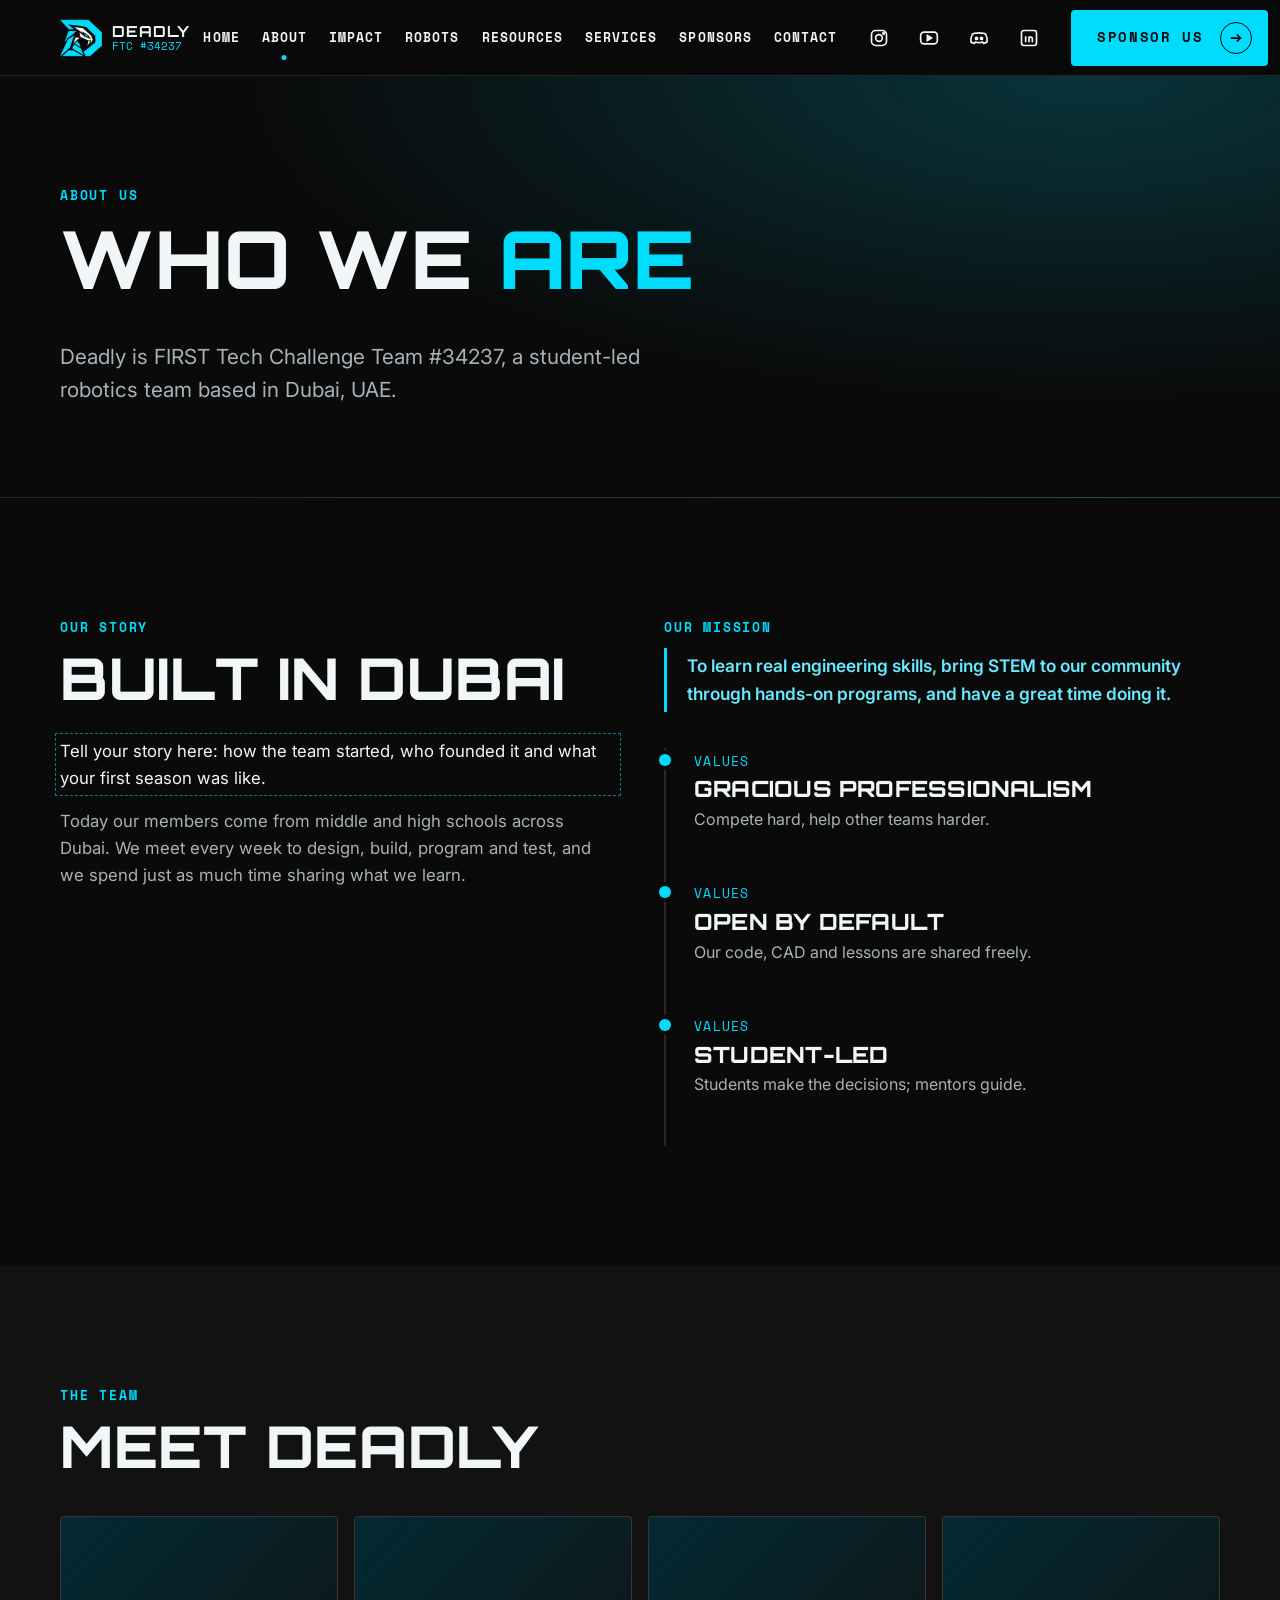
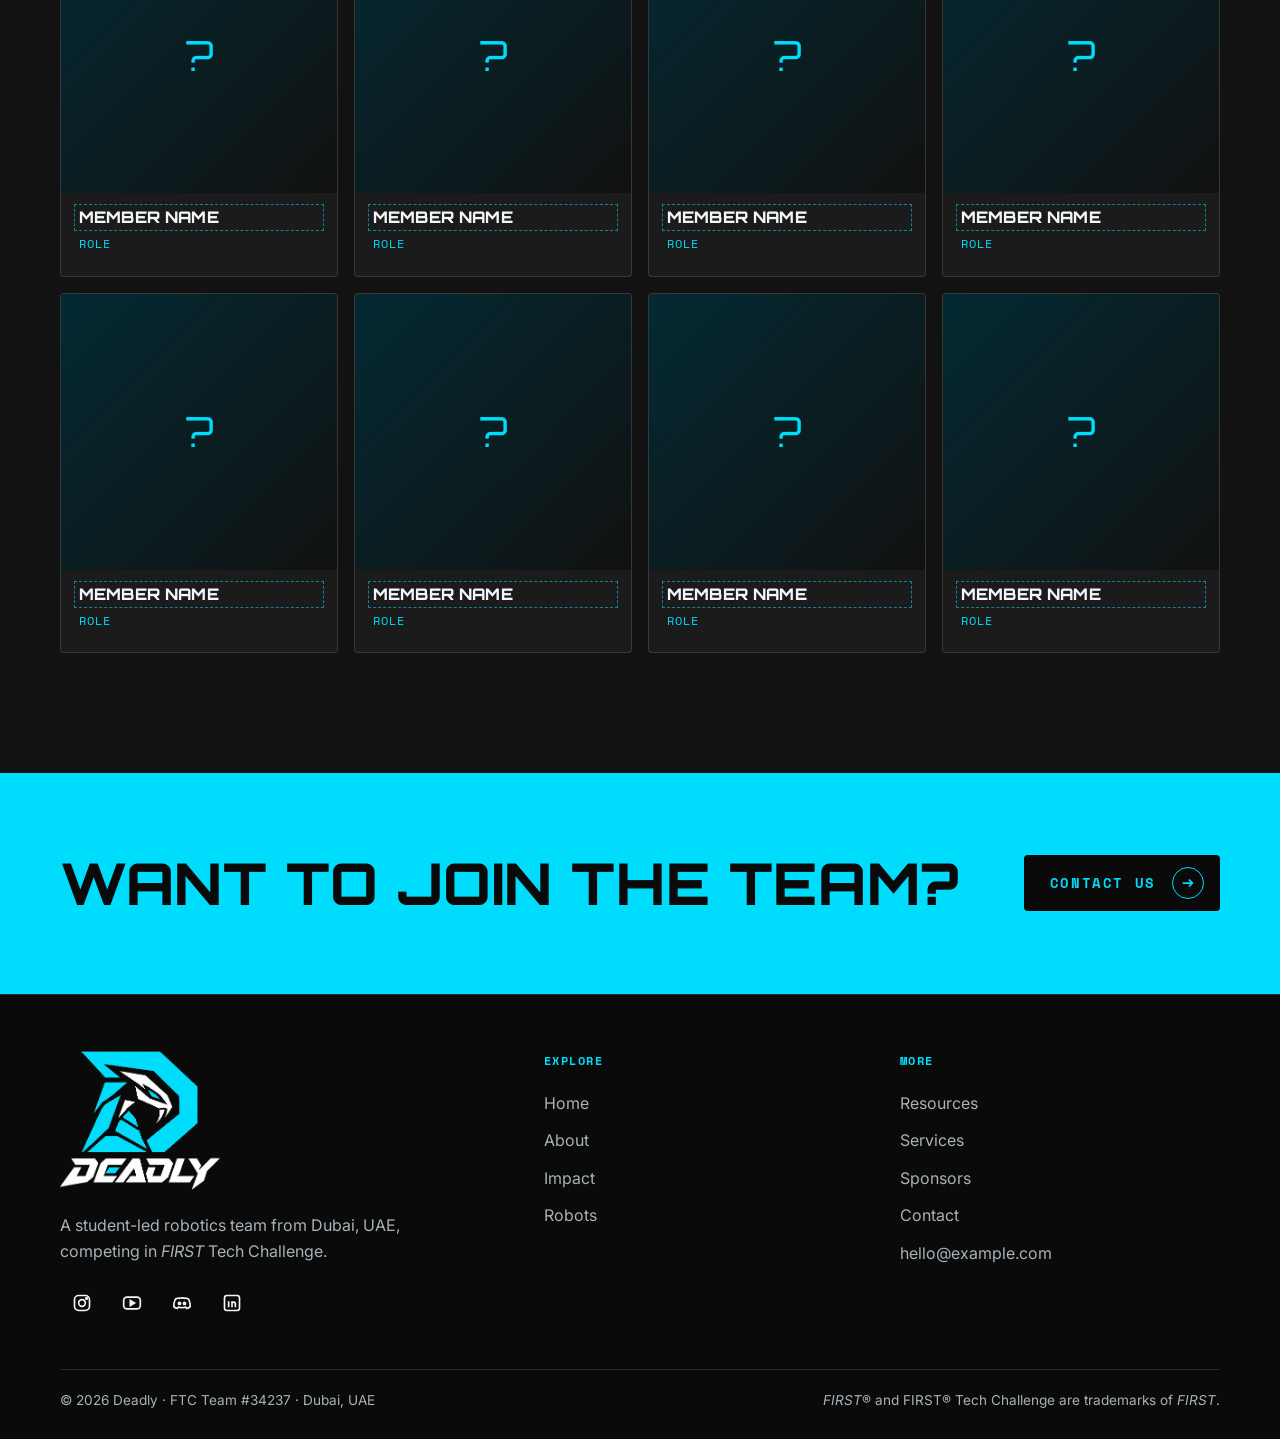
==== commit a16104da: "Remove editing instructions from the About page team section Co-Authored-By: Claude Opus 5.5 <norepl" ====
--- a/about.html
+++ b/about.html
@@ -52,7 +52,6 @@
         <div class="section-head reveal">
           <span class="eyebrow">The team</span>
           <h2>Meet Deadly</h2>
-          <p class="muted">Replace each card with a member's name, role and photo. Save photos in assets/img/team/ and swap the "?" for &lt;img src="assets/img/team/name.jpg" alt="Name"&gt;.</p>
         </div>
         <div class="grid member-grid">
           <article class="card member reveal">
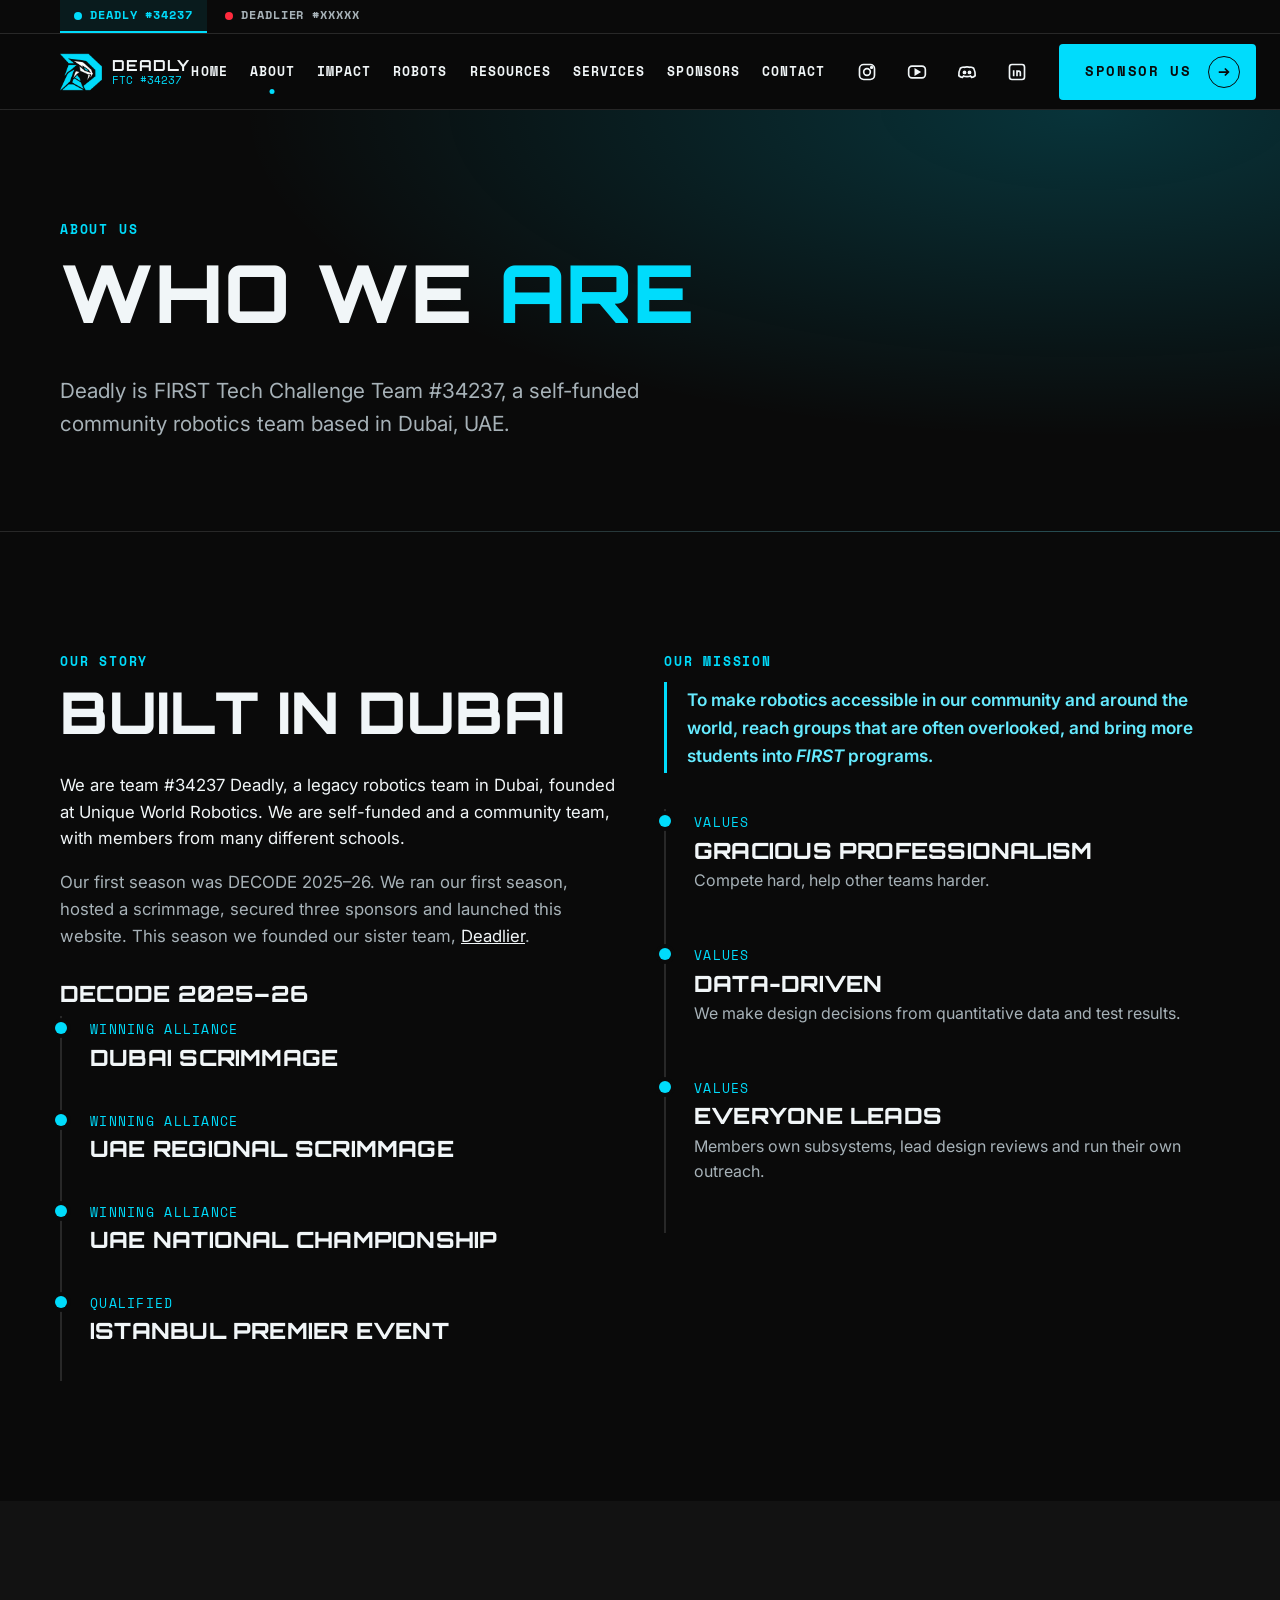
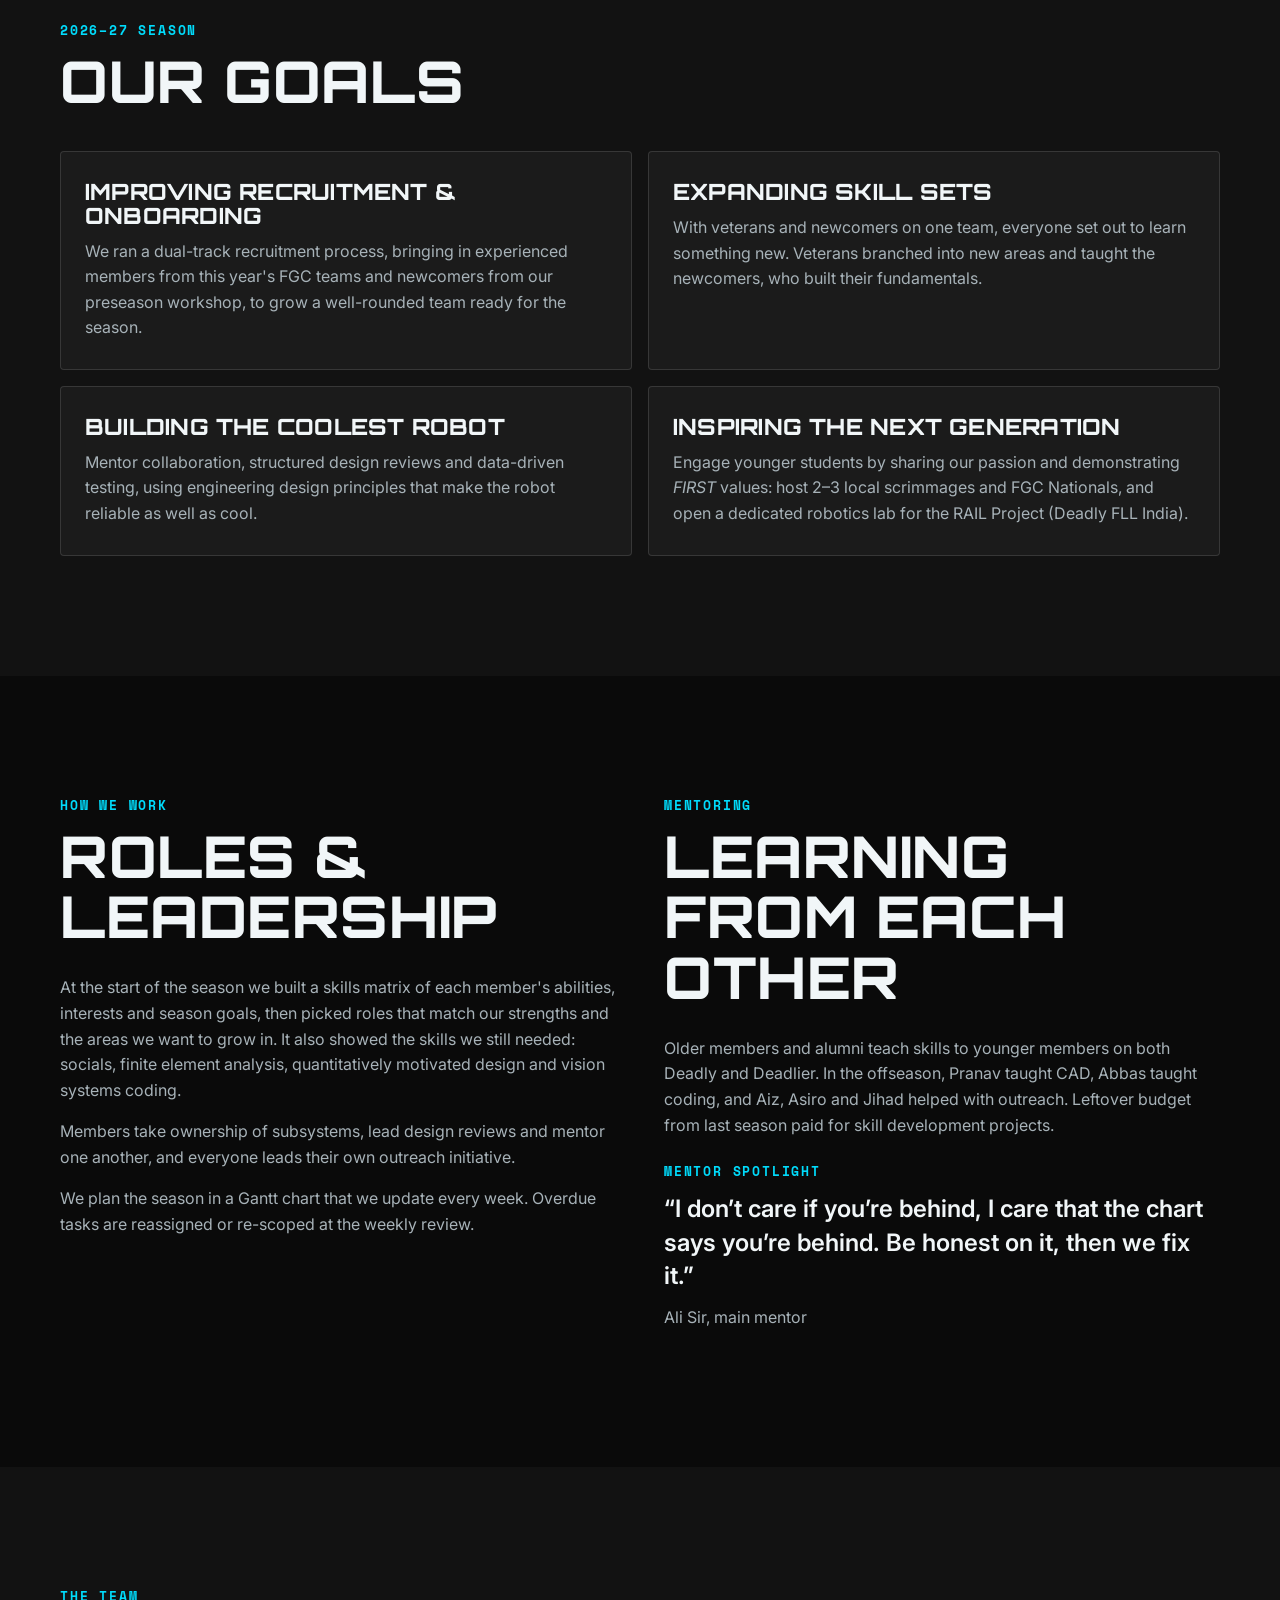
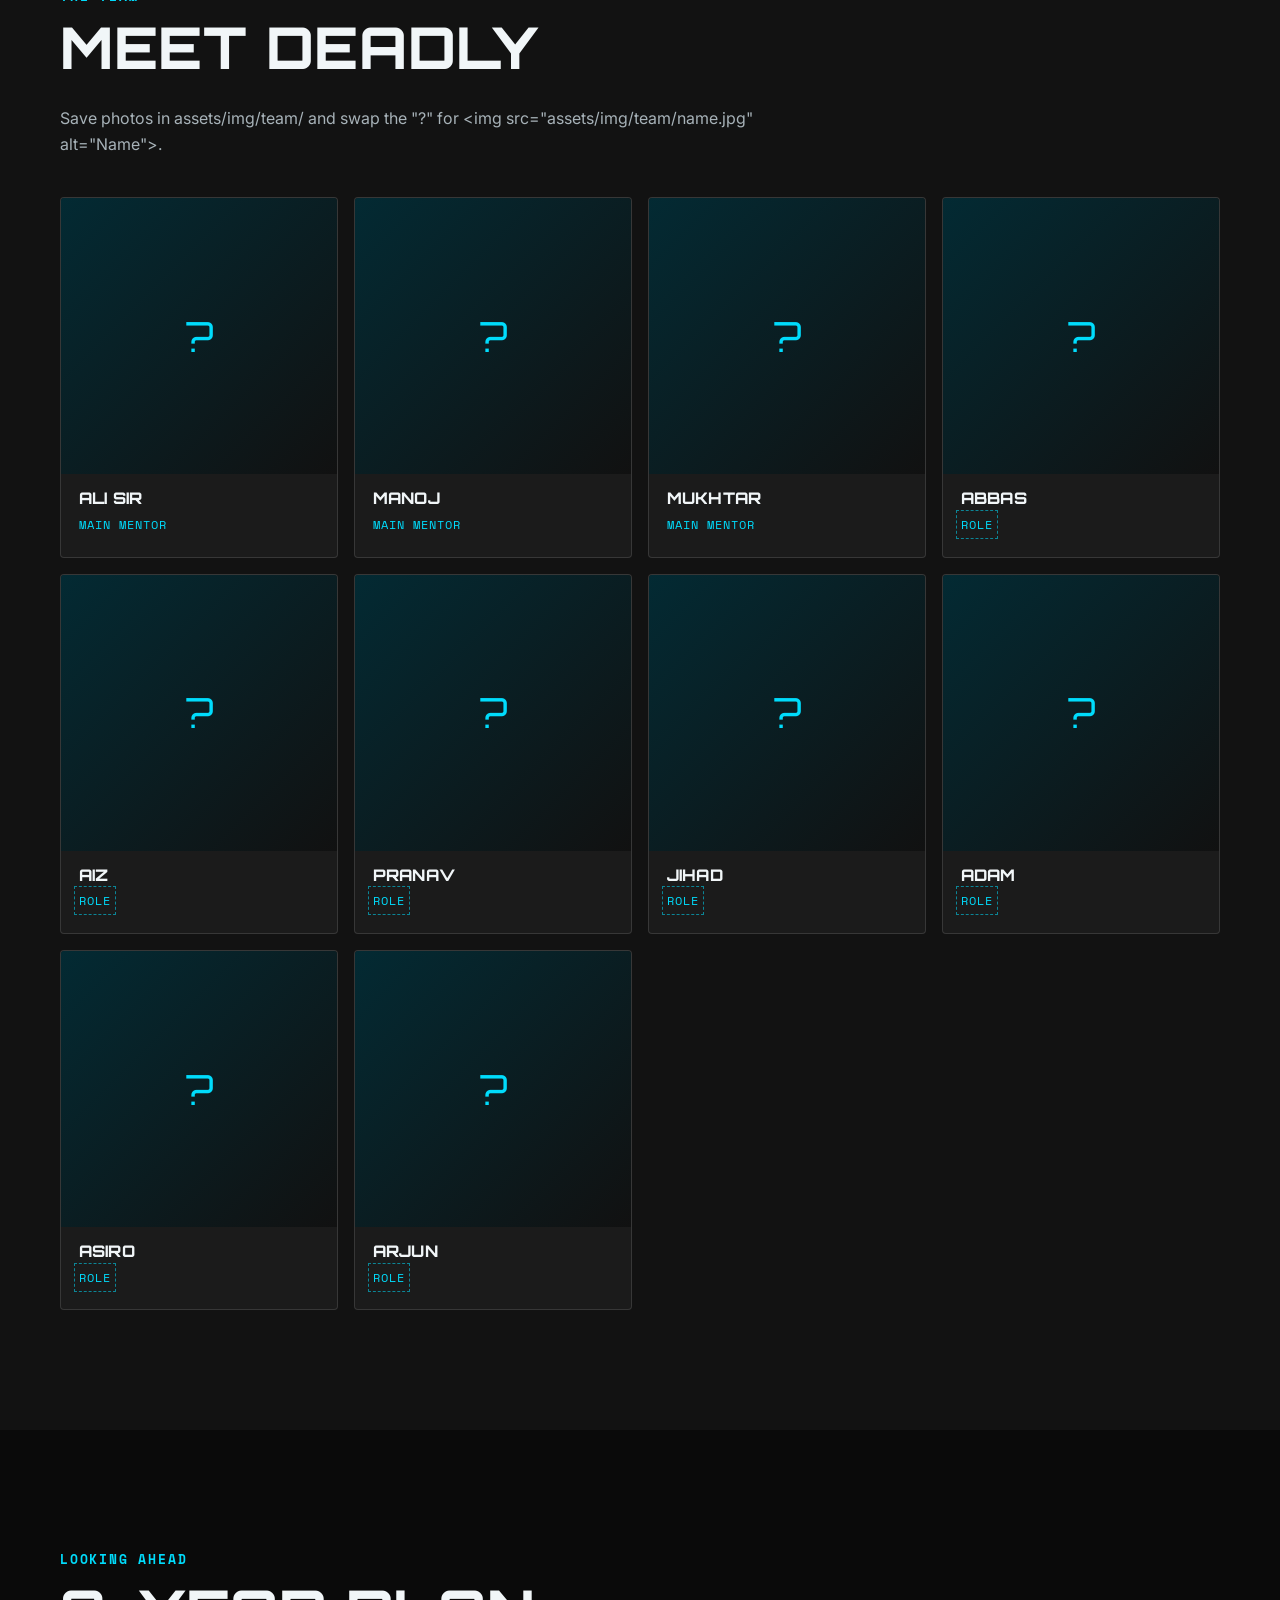
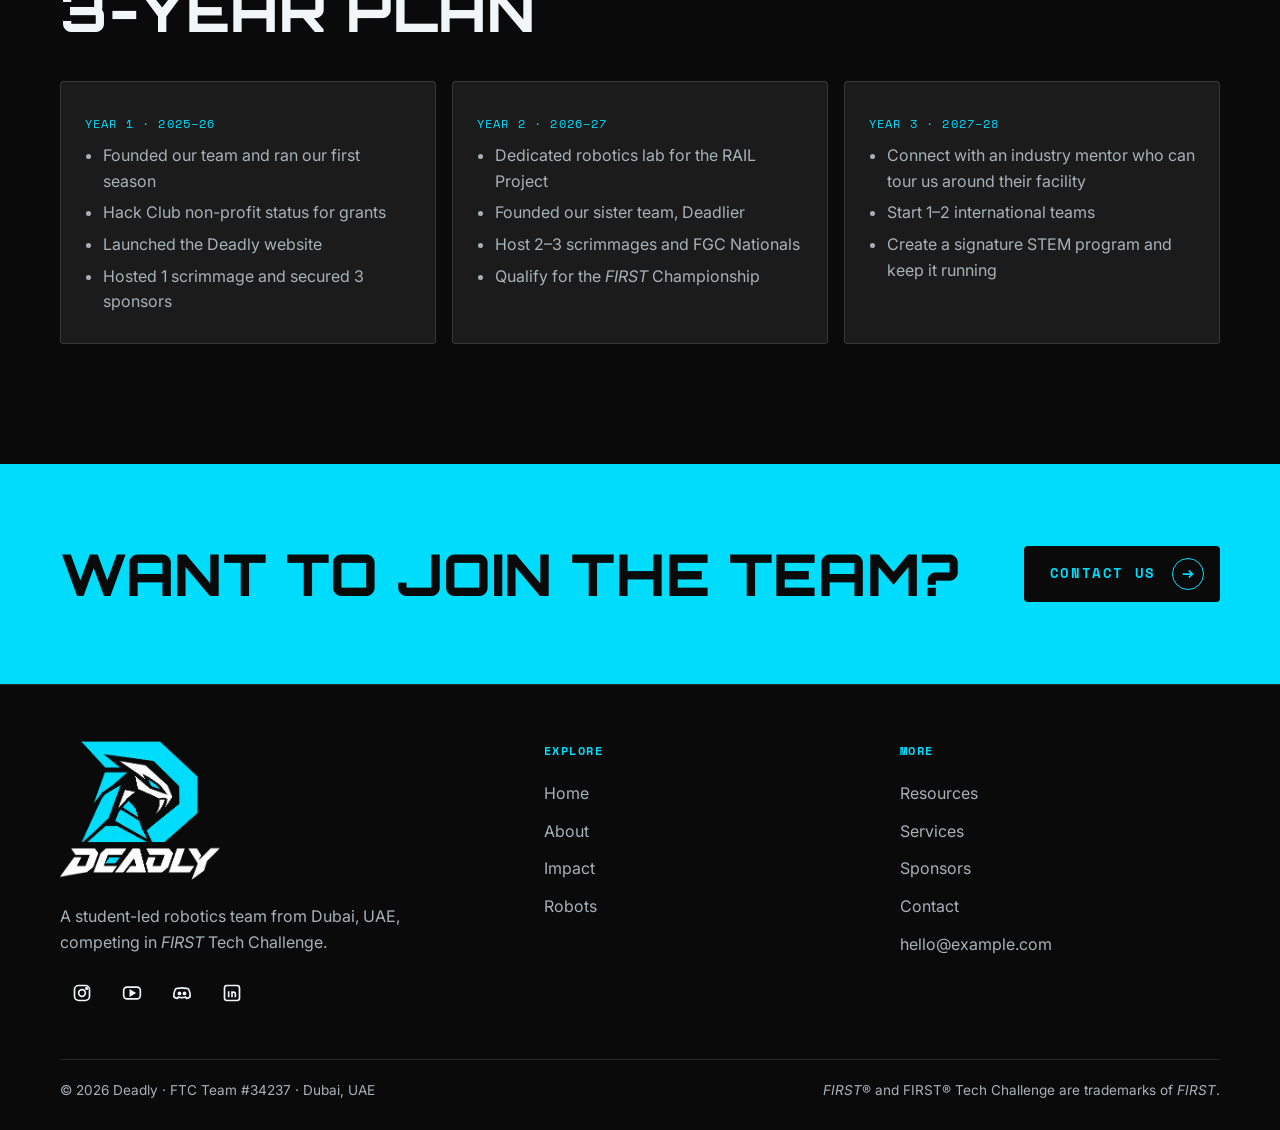
==== commit f4e53aa3: "Fill in content from the portfolio draft and add a Deadlier tab Pulls Deadly's own content from the " ====
--- a/about.html
+++ b/about.html
@@ -4,7 +4,7 @@
   <meta charset="utf-8">
   <meta name="viewport" content="width=device-width, initial-scale=1, viewport-fit=cover">
   <title>About · Deadly FTC #34237</title>
-  <meta name="description" content="Meet Deadly, FTC Team #34237 from Dubai, UAE: our story, mission and team members.">
+  <meta name="description" content="Meet Deadly, FTC Team #34237 from Dubai, UAE: our story, goals, team members and 3-year plan.">
   <meta name="theme-color" content="#0a0a0a">
   <link rel="icon" href="assets/img/logo.png" type="image/png">
   <link rel="apple-touch-icon" href="assets/img/apple-touch-icon.png">
@@ -21,7 +21,7 @@
       <div class="container">
         <span class="eyebrow">About us</span>
         <h1>Who we <span class="accent">are</span></h1>
-        <p class="lead muted">Deadly is FIRST Tech Challenge Team #34237, a student-led robotics team based in Dubai, UAE.</p>
+        <p class="lead muted">Deadly is FIRST Tech Challenge Team #34237, a self-funded community robotics team based in Dubai, UAE.</p>
       </div>
     </section>
 
@@ -31,17 +31,73 @@
           <div class="prose reveal">
             <span class="eyebrow">Our story</span>
             <h2>Built in Dubai</h2>
-            <p class="todo">Tell your story here: how the team started, who founded it and what your first season was like.</p>
-            <p class="muted">Today our members come from middle and high schools across Dubai. We meet every week to design, build, program and test, and we spend just as much time sharing what we learn.</p>
+            <p>We are team #34237 Deadly, a legacy robotics team in Dubai, founded at Unique World Robotics. We are self-funded and a community team, with members from many different schools.</p>
+            <p class="muted">Our first season was DECODE 2025–26. We ran our first season, hosted a scrimmage, secured three sponsors and launched this website. This season we founded our sister team, <a href="deadlier.html" style="color:var(--text)">Deadlier</a>.</p>
+            <h3 style="margin-top:32px">DECODE 2025–26</h3>
+            <ul class="timeline">
+              <li><span class="when">Winning alliance</span><h3>Dubai Scrimmage</h3></li>
+              <li><span class="when">Winning alliance</span><h3>UAE Regional Scrimmage</h3></li>
+              <li><span class="when">Winning alliance</span><h3>UAE National Championship</h3></li>
+              <li><span class="when">Qualified</span><h3>Istanbul Premier Event</h3></li>
+            </ul>
           </div>
           <div class="reveal">
             <span class="eyebrow">Our mission</span>
-            <p class="mission" style="margin-top:0">To learn real engineering skills, bring STEM to our community through hands-on programs, and have a great time doing it.</p>
+            <p class="mission" style="margin-top:0">To make robotics accessible in our community and around the world, reach groups that are often overlooked, and bring more students into <em>FIRST</em> programs.</p>
             <ul class="timeline">
               <li><span class="when">Values</span><h3>Gracious Professionalism</h3><p class="muted">Compete hard, help other teams harder.</p></li>
-              <li><span class="when">Values</span><h3>Open by default</h3><p class="muted">Our code, CAD and lessons are shared freely.</p></li>
-              <li><span class="when">Values</span><h3>Student-led</h3><p class="muted">Students make the decisions; mentors guide.</p></li>
-            </ul>
+              <li><span class="when">Values</span><h3>Data-driven</h3><p class="muted">We make design decisions from quantitative data and test results.</p></li>
+              <li><span class="when">Values</span><h3>Everyone leads</h3><p class="muted">Members own subsystems, lead design reviews and run their own outreach.</p></li>
+            </ul>
+          </div>
+        </div>
+      </div>
+    </section>
+
+    <section class="section section--alt">
+      <div class="container">
+        <div class="section-head reveal">
+          <span class="eyebrow">2026–27 season</span>
+          <h2>Our goals</h2>
+        </div>
+        <div class="grid grid--2">
+          <article class="card reveal">
+            <h3>Improving recruitment &amp; onboarding</h3>
+            <p class="muted">We ran a dual-track recruitment process, bringing in experienced members from this year's FGC teams and newcomers from our preseason workshop, to grow a well-rounded team ready for the season.</p>
+          </article>
+          <article class="card reveal">
+            <h3>Expanding skill sets</h3>
+            <p class="muted">With veterans and newcomers on one team, everyone set out to learn something new. Veterans branched into new areas and taught the newcomers, who built their fundamentals.</p>
+          </article>
+          <article class="card reveal">
+            <h3>Building the coolest robot</h3>
+            <p class="muted">Mentor collaboration, structured design reviews and data-driven testing, using engineering design principles that make the robot reliable as well as cool.</p>
+          </article>
+          <article class="card reveal">
+            <h3>Inspiring the next generation</h3>
+            <p class="muted">Engage younger students by sharing our passion and demonstrating <em>FIRST</em> values: host 2–3 local scrimmages and FGC Nationals, and open a dedicated robotics lab for the RAIL Project (Deadly FLL India).</p>
+          </article>
+        </div>
+      </div>
+    </section>
+
+    <section class="section">
+      <div class="container">
+        <div class="grid grid--2" style="gap:48px">
+          <div class="reveal">
+            <span class="eyebrow">How we work</span>
+            <h2>Roles &amp; leadership</h2>
+            <p class="muted">At the start of the season we built a skills matrix of each member's abilities, interests and season goals, then picked roles that match our strengths and the areas we want to grow in. It also showed the skills we still needed: socials, finite element analysis, quantitatively motivated design and vision systems coding.</p>
+            <p class="muted">Members take ownership of subsystems, lead design reviews and mentor one another, and everyone leads their own outreach initiative.</p>
+            <p class="muted">We plan the season in a Gantt chart that we update every week. Overdue tasks are reassigned or re-scoped at the weekly review.</p>
+          </div>
+          <div class="reveal">
+            <span class="eyebrow">Mentoring</span>
+            <h2>Learning from each other</h2>
+            <p class="muted">Older members and alumni teach skills to younger members on both Deadly and Deadlier. In the offseason, Pranav taught CAD, Abbas taught coding, and Aiz, Asiro and Jihad helped with outreach. Leftover budget from last season paid for skill development projects.</p>
+            <span class="eyebrow" style="margin-top:24px">Mentor spotlight</span>
+            <p class="quote">“I don’t care if you’re behind, I care that the chart says you’re behind. Be honest on it, then we fix it.”</p>
+            <p class="muted">Ali Sir, main mentor</p>
           </div>
         </div>
       </div>
@@ -52,63 +108,115 @@
         <div class="section-head reveal">
           <span class="eyebrow">The team</span>
           <h2>Meet Deadly</h2>
+          <p class="muted">Save photos in assets/img/team/ and swap the "?" for &lt;img src="assets/img/team/name.jpg" alt="Name"&gt;.</p>
         </div>
         <div class="grid member-grid">
           <article class="card member reveal">
             <div class="photo">?</div>
             <div class="info">
-              <h3 class="todo">Member name</h3>
-              <span class="role">Role</span>
-            </div>
-          </article>
-          <article class="card member reveal">
-            <div class="photo">?</div>
-            <div class="info">
-              <h3 class="todo">Member name</h3>
-              <span class="role">Role</span>
-            </div>
-          </article>
-          <article class="card member reveal">
-            <div class="photo">?</div>
-            <div class="info">
-              <h3 class="todo">Member name</h3>
-              <span class="role">Role</span>
-            </div>
-          </article>
-          <article class="card member reveal">
-            <div class="photo">?</div>
-            <div class="info">
-              <h3 class="todo">Member name</h3>
-              <span class="role">Role</span>
-            </div>
-          </article>
-          <article class="card member reveal">
-            <div class="photo">?</div>
-            <div class="info">
-              <h3 class="todo">Member name</h3>
-              <span class="role">Role</span>
-            </div>
-          </article>
-          <article class="card member reveal">
-            <div class="photo">?</div>
-            <div class="info">
-              <h3 class="todo">Member name</h3>
-              <span class="role">Role</span>
-            </div>
-          </article>
-          <article class="card member reveal">
-            <div class="photo">?</div>
-            <div class="info">
-              <h3 class="todo">Member name</h3>
-              <span class="role">Role</span>
-            </div>
-          </article>
-          <article class="card member reveal">
-            <div class="photo">?</div>
-            <div class="info">
-              <h3 class="todo">Member name</h3>
-              <span class="role">Role</span>
-            </div>
+              <h3>Ali Sir</h3>
+              <span class="role">Main mentor</span>
+            </div>
+          </article>
+          <article class="card member reveal">
+            <div class="photo">?</div>
+            <div class="info">
+              <h3>Manoj</h3>
+              <span class="role">Main mentor</span>
+            </div>
+          </article>
+          <article class="card member reveal">
+            <div class="photo">?</div>
+            <div class="info">
+              <h3>Mukhtar</h3>
+              <span class="role">Main mentor</span>
+            </div>
+          </article>
+          <article class="card member reveal">
+            <div class="photo">?</div>
+            <div class="info">
+              <h3>Abbas</h3>
+              <span class="role todo">Role</span>
+            </div>
+          </article>
+          <article class="card member reveal">
+            <div class="photo">?</div>
+            <div class="info">
+              <h3>Aiz</h3>
+              <span class="role todo">Role</span>
+            </div>
+          </article>
+          <article class="card member reveal">
+            <div class="photo">?</div>
+            <div class="info">
+              <h3>Pranav</h3>
+              <span class="role todo">Role</span>
+            </div>
+          </article>
+          <article class="card member reveal">
+            <div class="photo">?</div>
+            <div class="info">
+              <h3>Jihad</h3>
+              <span class="role todo">Role</span>
+            </div>
+          </article>
+          <article class="card member reveal">
+            <div class="photo">?</div>
+            <div class="info">
+              <h3>Adam</h3>
+              <span class="role todo">Role</span>
+            </div>
+          </article>
+          <article class="card member reveal">
+            <div class="photo">?</div>
+            <div class="info">
+              <h3>Asiro</h3>
+              <span class="role todo">Role</span>
+            </div>
+          </article>
+          <article class="card member reveal">
+            <div class="photo">?</div>
+            <div class="info">
+              <h3>Arjun</h3>
+              <span class="role todo">Role</span>
+            </div>
+          </article>
+        </div>
+      </div>
+    </section>
+
+    <section class="section">
+      <div class="container">
+        <div class="section-head reveal">
+          <span class="eyebrow">Looking ahead</span>
+          <h2>3-year plan</h2>
+        </div>
+        <div class="grid grid--3">
+          <article class="card reveal">
+            <span class="tag">Year 1 · 2025–26</span>
+            <ul class="muted">
+              <li>Founded our team and ran our first season</li>
+              <li>Hack Club non-profit status for grants</li>
+              <li>Launched the Deadly website</li>
+              <li>Hosted 1 scrimmage and secured 3 sponsors</li>
+            </ul>
+          </article>
+          <article class="card reveal">
+            <span class="tag">Year 2 · 2026–27</span>
+            <ul class="muted">
+              <li>Dedicated robotics lab for the RAIL Project</li>
+              <li>Founded our sister team, Deadlier</li>
+              <li>Host 2–3 scrimmages and FGC Nationals</li>
+              <li>Qualify for the <em>FIRST</em> Championship</li>
+            </ul>
+          </article>
+          <article class="card reveal">
+            <span class="tag">Year 3 · 2027–28</span>
+            <ul class="muted">
+              <li>Connect with an industry mentor who can tour us around their facility</li>
+              <li>Start 1–2 international teams</li>
+              <li>Create a signature STEM program and keep it running</li>
+            </ul>
           </article>
         </div>
       </div>
--- a/assets/css/style.css
+++ b/assets/css/style.css
@@ -7,6 +7,8 @@
   --cyan: #00dcfc;
   --cyan-bright: #66ebff;
   --cyan-deep: #0098b0;
+  --cyan-rgb: 0, 220, 252;
+  --tint: #032a33;
   --black: #0a0a0a;
   --black-2: #121212;
   --black-3: #1b1b1b;
@@ -21,6 +23,7 @@
   --gutter: 16px;
   --max: 1240px;
   --header-h: 64px;
+  --switch-h: 34px;
   --radius: 4px;
 }
 
@@ -145,12 +148,39 @@
 
 .btn-row { display: flex; flex-wrap: wrap; gap: 12px 20px; align-items: center; }
 
-/* ---------- Header ---------- */
+/* ---------- Team switcher + header ---------- */
+
+.site-top { position: sticky; top: 0; z-index: 50; }
+
+.team-switch {
+  height: var(--switch-h);
+  background: var(--black);
+  border-bottom: 1px solid var(--line);
+}
+.team-switch .container { height: 100%; display: flex; gap: 4px; }
+.team-switch a {
+  --tab: 0, 220, 252;
+  display: flex; align-items: center; gap: 8px;
+  padding: 0 14px;
+  font-family: var(--font-mono); font-weight: 700; font-size: 0.72rem;
+  letter-spacing: 0.08em; text-transform: uppercase; text-decoration: none;
+  color: var(--muted);
+  border-bottom: 2px solid transparent;
+  transition: color 0.2s, background 0.2s;
+}
+.team-switch a::before {
+  content: ""; width: 8px; height: 8px; border-radius: 50%;
+  background: rgb(var(--tab));
+}
+.team-switch a.deadlier { --tab: 255, 42, 61; }
+.team-switch a:hover { color: var(--text); background: var(--black-3); }
+.team-switch a[aria-current="true"] {
+  color: rgb(var(--tab));
+  border-bottom-color: rgb(var(--tab));
+  background: rgba(var(--tab), 0.08);
+}
 
 .site-header {
-  position: sticky;
-  top: 0;
-  z-index: 50;
   height: var(--header-h);
   background: rgba(10, 10, 10, 0.97);
   border-bottom: 1px solid var(--line);
@@ -191,7 +221,7 @@
 
 .site-nav {
   position: fixed;
-  inset: var(--header-h) 0 0 0;
+  inset: calc(var(--switch-h) + var(--header-h)) 0 0 0;
   background: var(--black);
   padding: 24px var(--gutter) 40px;
   display: flex;
@@ -254,7 +284,7 @@
     justify-content: flex-end;
     transition: none;
   }
-  .nav-links { display: flex; gap: 22px; margin-right: auto; margin-left: 40px; }
+  .nav-links { display: flex; gap: 22px; margin-right: auto; margin-left: 28px; }
   .nav-links a {
     border: 0;
     padding: 6px 0;
@@ -277,7 +307,7 @@
 
 .hero {
   position: relative;
-  min-height: calc(100svh - var(--header-h));
+  min-height: calc(100svh - var(--switch-h) - var(--header-h));
   display: flex;
   align-items: center;
   padding: 48px 0 64px;
@@ -288,7 +318,7 @@
   position: absolute; inset: 0; z-index: -1;
   background:
     linear-gradient(90deg, rgba(10,10,10,0.95) 0%, rgba(10,10,10,0.7) 55%, rgba(10,10,10,0.55) 100%),
-    radial-gradient(ellipse at 75% 40%, rgba(0, 220, 252, 0.18), transparent 60%),
+    radial-gradient(ellipse at 75% 40%, rgba(var(--cyan-rgb), 0.18), transparent 60%),
     var(--hero-photo, none) center / cover no-repeat,
     var(--black);
   filter: saturate(0.6);
@@ -323,8 +353,8 @@
   margin: 0 auto;
   border-radius: 50%;
   border: 2px solid var(--cyan);
-  background: radial-gradient(circle at 50% 45%, rgba(0, 220, 252, 0.22), rgba(0,30,38,0.85) 70%);
-  box-shadow: 0 0 80px rgba(0, 220, 252, 0.18), inset 0 0 60px rgba(0,0,0,0.6);
+  background: radial-gradient(circle at 50% 45%, rgba(var(--cyan-rgb), 0.22), rgba(0,30,38,0.85) 70%);
+  box-shadow: 0 0 80px rgba(var(--cyan-rgb), 0.18), inset 0 0 60px rgba(0,0,0,0.6);
   overflow: hidden;
   touch-action: pan-y;
   cursor: grab;
@@ -430,11 +460,13 @@
 .card:hover { border-color: var(--cyan); transform: translateY(-3px); }
 .card .icon {
   width: 48px; height: 48px; display: grid; place-items: center;
-  background: rgba(0, 220, 252, 0.12); color: var(--cyan);
+  background: rgba(var(--cyan-rgb), 0.12); color: var(--cyan);
   border-radius: var(--radius); margin-bottom: 18px;
 }
 .card .icon svg { width: 24px; height: 24px; }
 .card p:last-child { margin-bottom: 0; }
+.card ul { margin: 0; padding-left: 18px; }
+.card li + li { margin-top: 6px; }
 .card .tag {
   display: inline-block; font-family: var(--font-mono); font-size: 0.72rem;
   letter-spacing: 0.1em; text-transform: uppercase; color: var(--cyan);
@@ -446,7 +478,7 @@
 .member { text-align: left; padding: 0; overflow: hidden; }
 .member .photo {
   aspect-ratio: 1;
-  background: linear-gradient(135deg, #032a33, #111);
+  background: linear-gradient(135deg, var(--tint), #111);
   display: grid; place-items: center;
   font-family: var(--font-display); font-size: 2.6rem; color: var(--cyan);
   overflow: hidden;
@@ -475,7 +507,7 @@
 .sponsor-slot {
   aspect-ratio: 3 / 2;
   display: grid; place-items: center;
-  border: 1px dashed rgba(0, 220, 252, 0.4);
+  border: 1px dashed rgba(var(--cyan-rgb), 0.4);
   border-radius: var(--radius);
   color: var(--muted);
   font-family: var(--font-mono);
@@ -487,7 +519,11 @@
   text-decoration: none;
   transition: border-color 0.2s, color 0.2s, background 0.2s;
 }
-.sponsor-slot:hover { border-color: var(--cyan); color: var(--cyan); background: rgba(0, 220, 252, 0.05); }
+.sponsor-slot:hover { border-color: var(--cyan); color: var(--cyan); background: rgba(var(--cyan-rgb), 0.05); }
+.sponsor-slot--name {
+  border-style: solid; border-color: var(--line);
+  color: var(--text); font-size: 0.85rem; font-weight: 700;
+}
 .sponsor-slot img { max-height: 70%; width: auto; filter: grayscale(1) brightness(1.6); transition: filter 0.2s; }
 .sponsor-slot:hover img { filter: none; }
 
@@ -503,7 +539,7 @@
   font-family: var(--font-display); font-weight: 800;
   font-size: clamp(2rem, 7vw, 2.4rem); line-height: 1; margin: 0 0 20px;
 }
-.tier--platinum { border-color: var(--cyan); background: linear-gradient(180deg, rgba(0, 220, 252, 0.12), var(--black-3) 60%); }
+.tier--platinum { border-color: var(--cyan); background: linear-gradient(180deg, rgba(var(--cyan-rgb), 0.12), var(--black-3) 60%); }
 .benefits { list-style: none; margin: 0; padding: 0; }
 .benefits li {
   display: flex; justify-content: space-between; align-items: baseline; gap: 12px;
@@ -513,13 +549,27 @@
 .benefits strong { text-align: right; font-weight: 600; }
 .benefits strong.no { color: #5f686d; font-weight: 400; }
 
+/* ---------- Budget breakdown ---------- */
+
+.budget { display: grid; gap: 16px; }
+@media (min-width: 760px) { .budget { grid-template-columns: repeat(2, 1fr); } }
+.budget .card h3 { display: flex; justify-content: space-between; gap: 12px; }
+.budget .card h3 span { color: var(--cyan); }
+.bar { height: 6px; background: var(--black); border-radius: 3px; margin: 4px 0 16px; overflow: hidden; }
+.bar span { display: block; height: 100%; background: var(--cyan); }
+
+.quote {
+  font-size: clamp(1.15rem, 3vw, 1.5rem); font-weight: 600; line-height: 1.4;
+  margin: 0 0 12px; max-width: 34ch;
+}
+
 /* ---------- Page hero (inner pages) ---------- */
 
 .page-hero {
   padding: clamp(56px, 12vw, 110px) 0 clamp(40px, 8vw, 70px);
   border-bottom: 1px solid var(--line);
   background:
-    radial-gradient(ellipse at 85% 0%, rgba(0, 220, 252, 0.2), transparent 55%),
+    radial-gradient(ellipse at 85% 0%, rgba(var(--cyan-rgb), 0.2), transparent 55%),
     var(--black);
 }
 .page-hero h1 { font-size: clamp(2.3rem, 9vw, 5rem); }
@@ -594,10 +644,24 @@
   color: var(--muted); font-size: 0.85rem;
 }
 
+/* ---------- Deadlier theme (sister team) ----------
+   Pages with <html data-team="deadlier"> swap the cyan accent for red.
+   The logo is tinted red until Deadlier has its own. */
+
+[data-team="deadlier"] {
+  --cyan: #ff2a3d;
+  --cyan-bright: #ff6b78;
+  --cyan-deep: #b3101f;
+  --cyan-rgb: 255, 42, 61;
+  --tint: #330309;
+}
+[data-team="deadlier"] .brand img,
+[data-team="deadlier"] .footer-logo img { filter: hue-rotate(165deg) saturate(1.4); }
+
 /* ---------- Placeholder marker (remove once real content is in) ---------- */
 
 .todo {
-  outline: 1px dashed rgba(0, 220, 252, 0.55);
+  outline: 1px dashed rgba(var(--cyan-rgb), 0.55);
   outline-offset: 4px;
 }
 
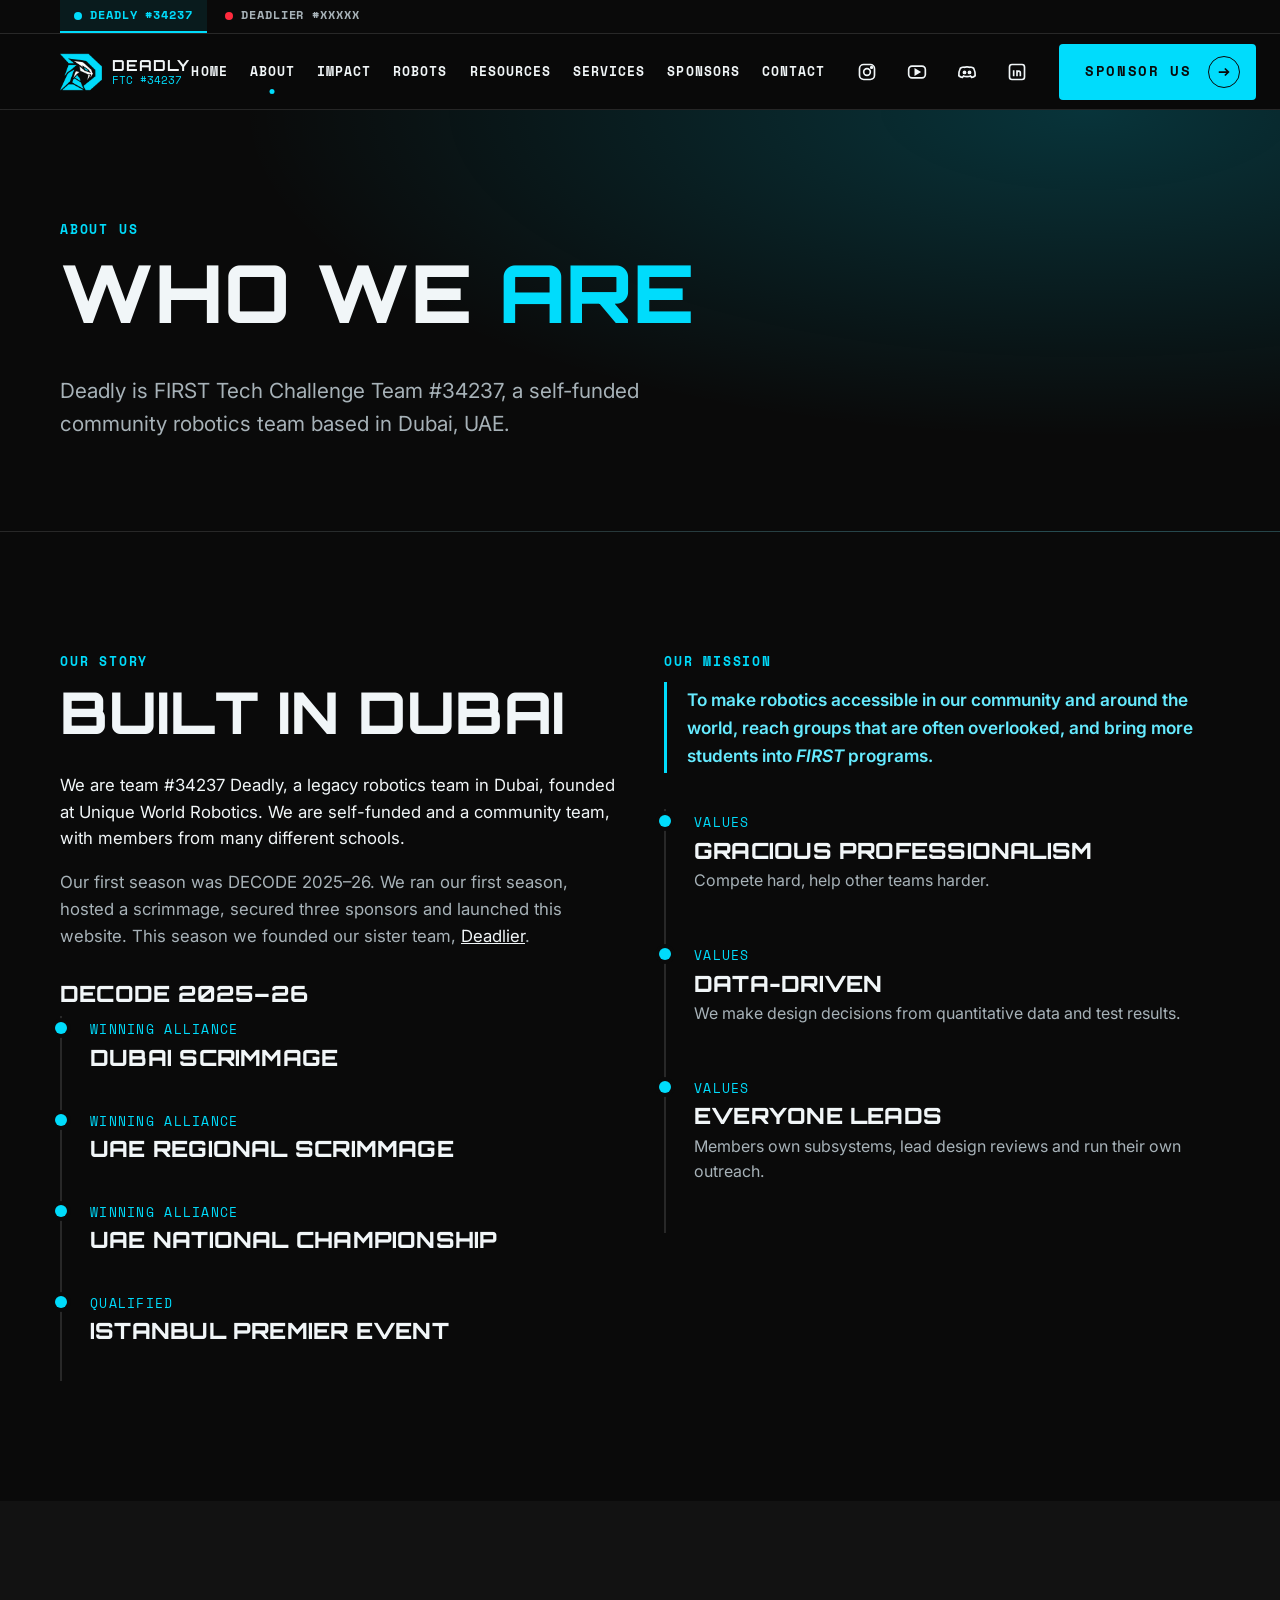
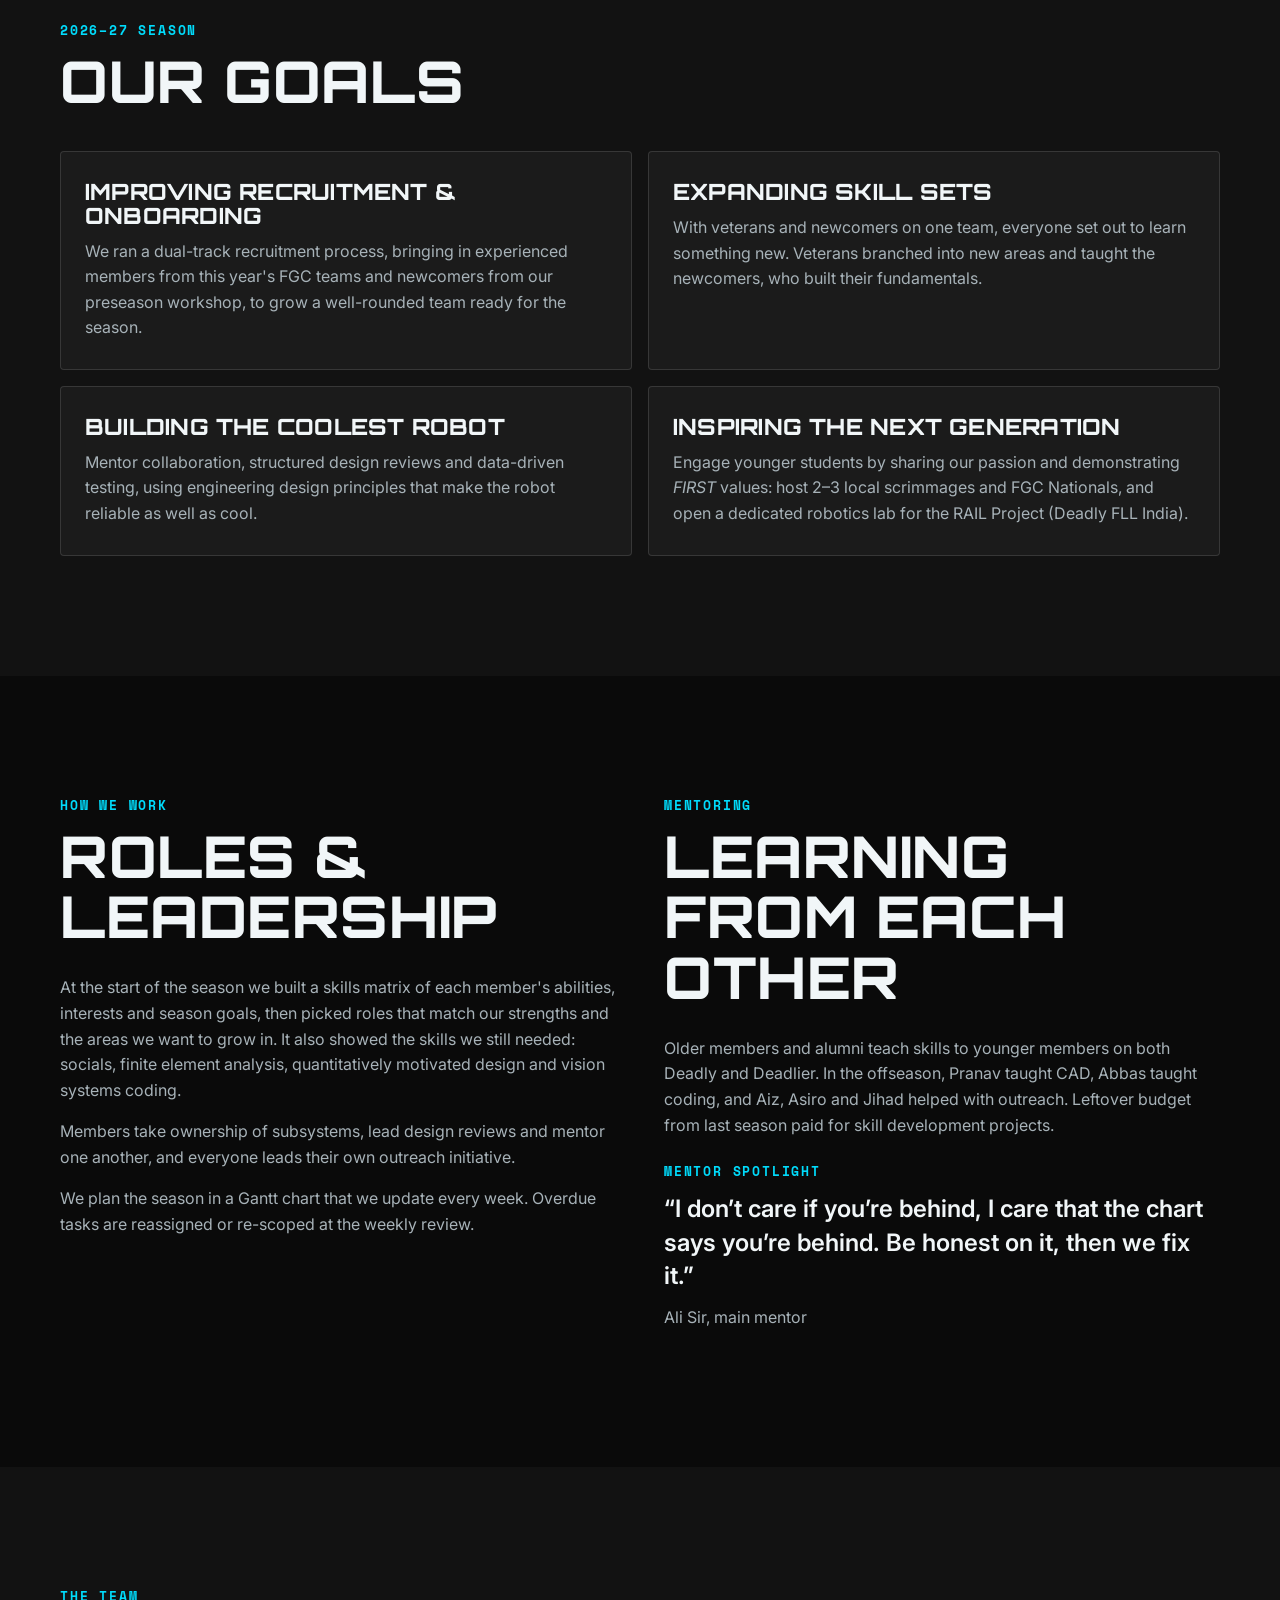
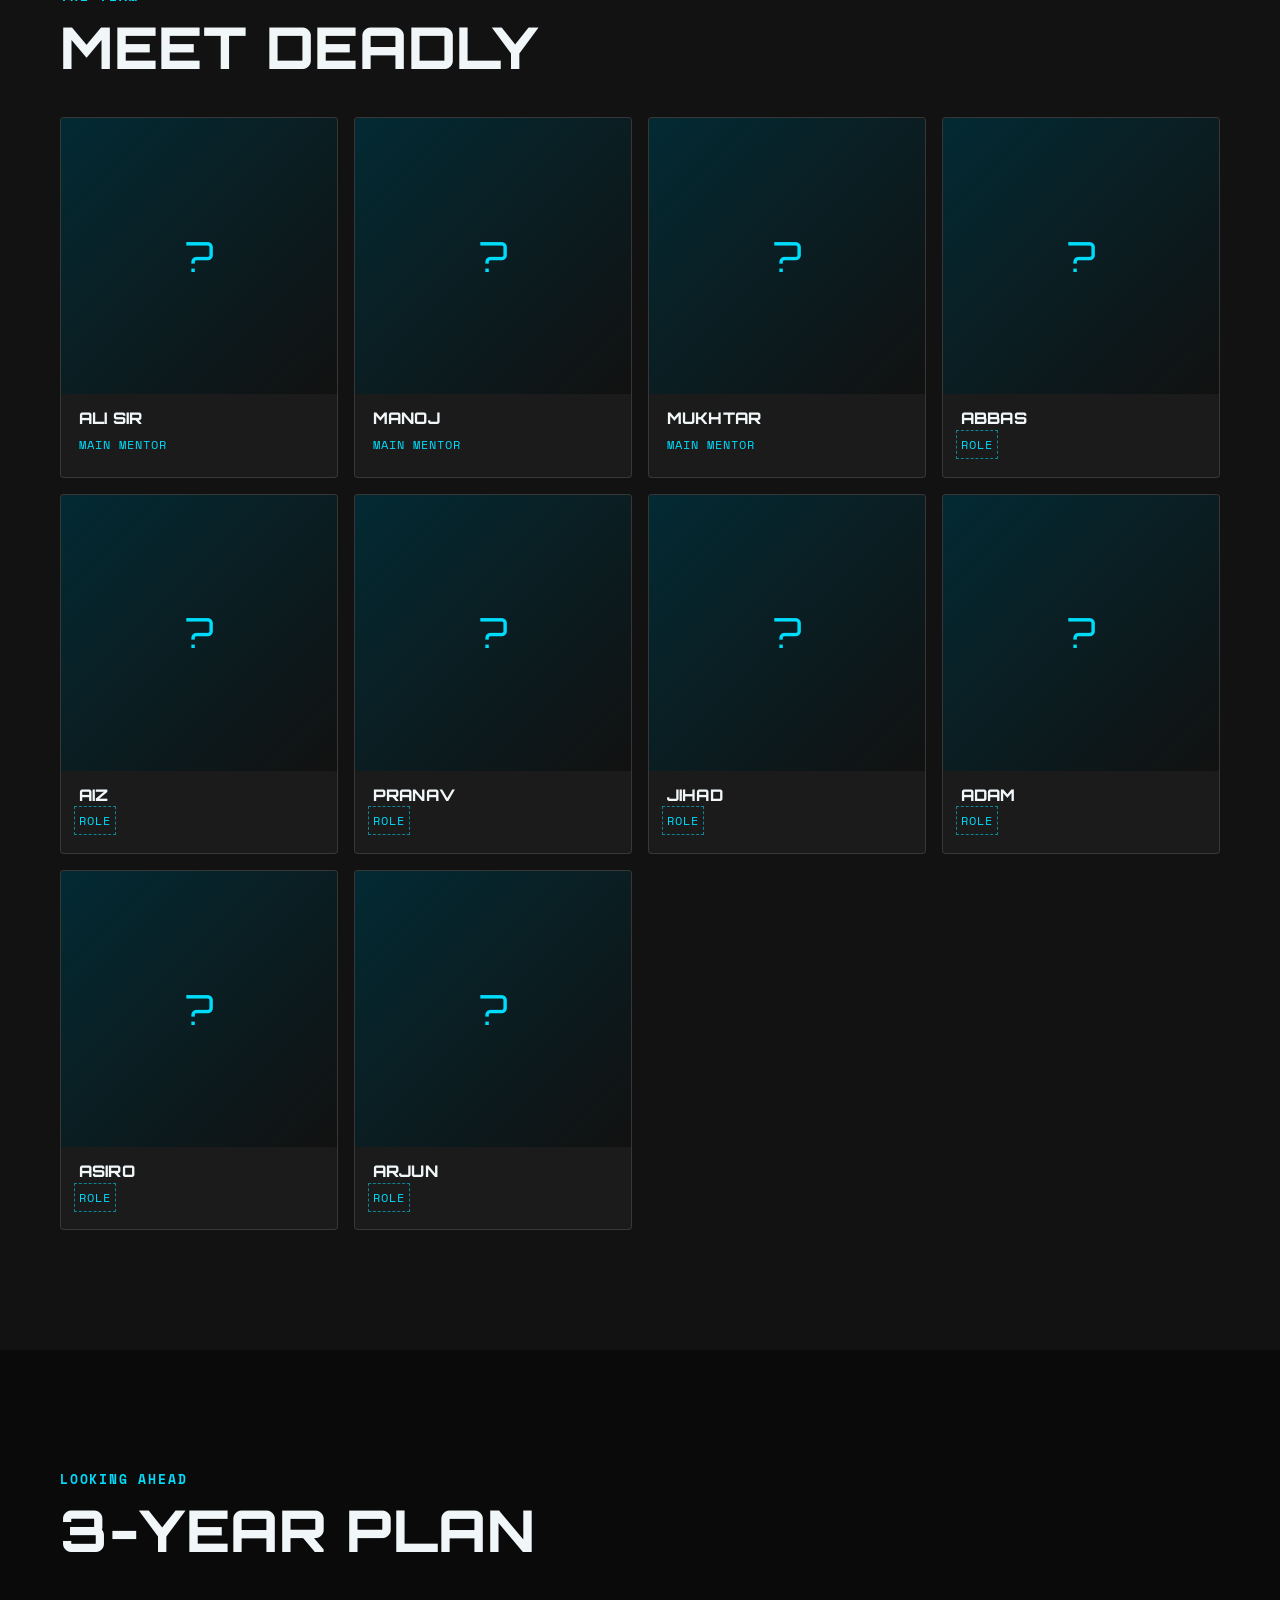
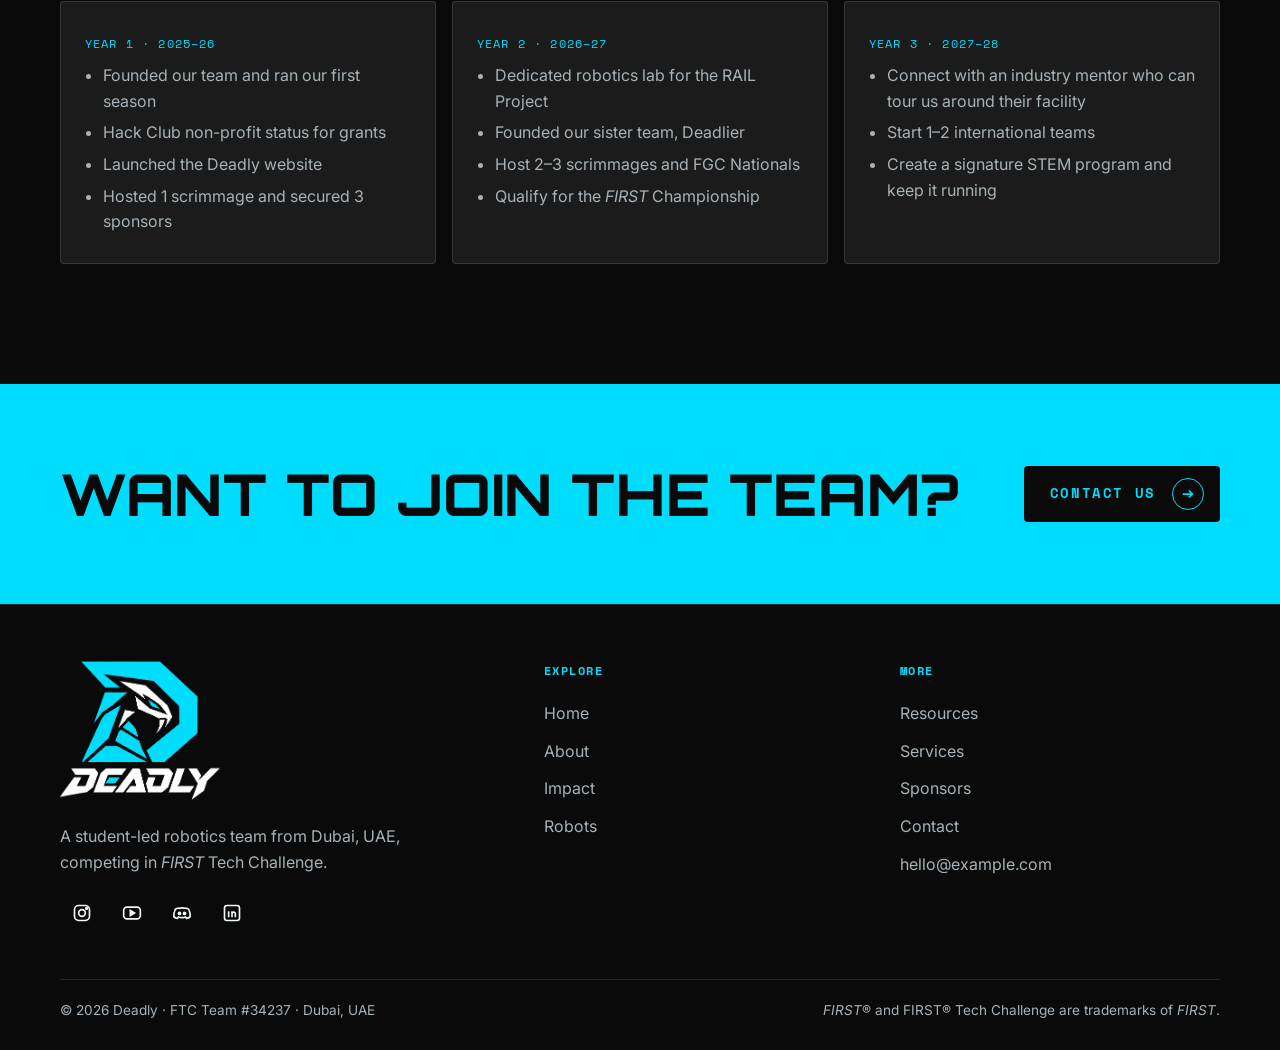
==== commit 07a6cd81: "Merge ss-firstcode: keep the outreach photo, 6000 students and rookie year Brings in the Impact page" ====
--- a/about.html
+++ b/about.html
@@ -108,7 +108,6 @@
         <div class="section-head reveal">
           <span class="eyebrow">The team</span>
           <h2>Meet Deadly</h2>
-          <p class="muted">Save photos in assets/img/team/ and swap the "?" for &lt;img src="assets/img/team/name.jpg" alt="Name"&gt;.</p>
         </div>
         <div class="grid member-grid">
           <article class="card member reveal">
--- a/assets/css/style.css
+++ b/assets/css/style.css
@@ -575,6 +575,25 @@
 .page-hero h1 { font-size: clamp(2.3rem, 9vw, 5rem); }
 .page-hero p { max-width: 620px; }
 
+/* Page hero with a round photo in the corner */
+.page-hero--photo { display: grid; gap: 28px; }
+.hero-photo {
+  order: -1;
+  justify-self: end;
+  align-self: start;
+  width: clamp(150px, 42vw, 200px);
+  height: auto;
+  aspect-ratio: 1;
+  object-fit: cover;
+  border-radius: 50%;
+  border: 3px solid var(--cyan);
+  box-shadow: 0 0 0 8px rgba(var(--cyan-rgb), 0.12), 0 0 60px rgba(var(--cyan-rgb), 0.25);
+}
+@media (min-width: 760px) {
+  .page-hero--photo { grid-template-columns: 1fr auto; align-items: center; }
+  .hero-photo { order: 0; width: clamp(220px, 26vw, 300px); }
+}
+
 /* ---------- Timeline ---------- */
 
 .timeline { list-style: none; margin: 0; padding: 0; border-left: 2px solid var(--line); }
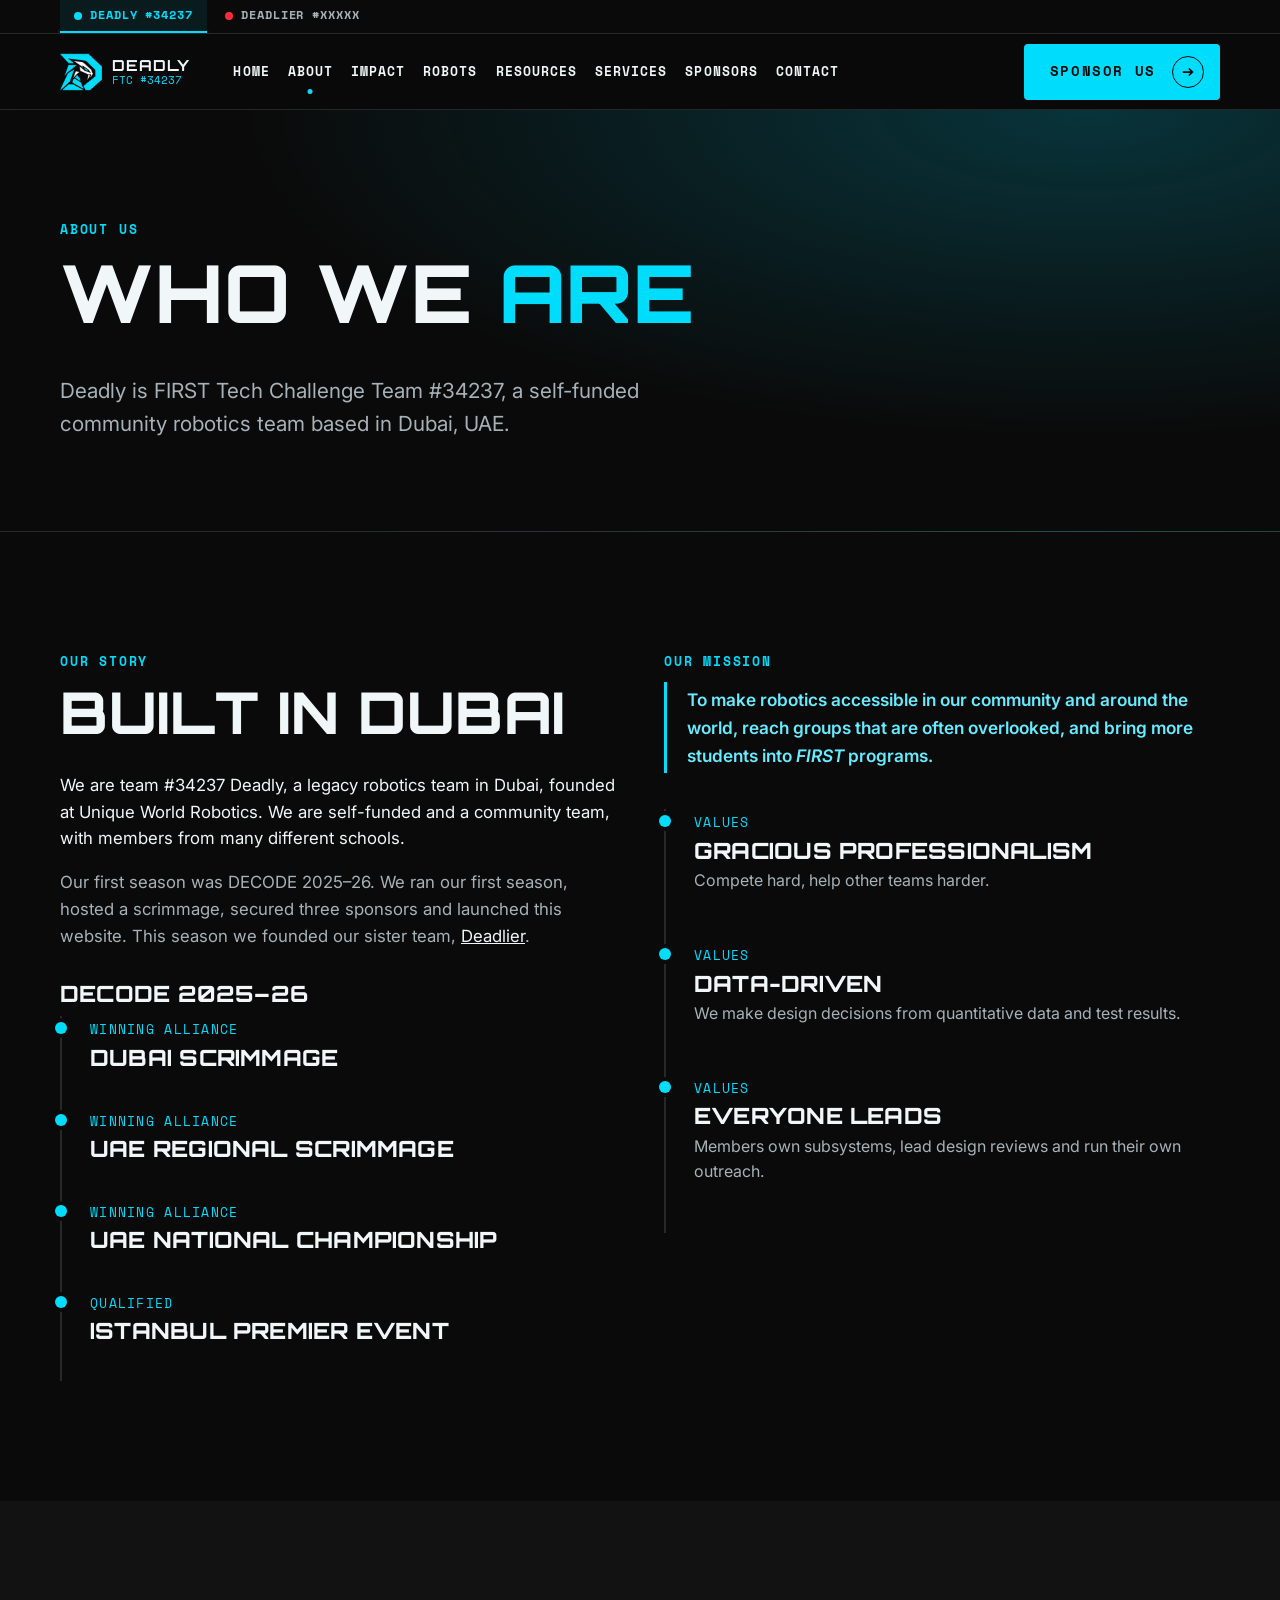
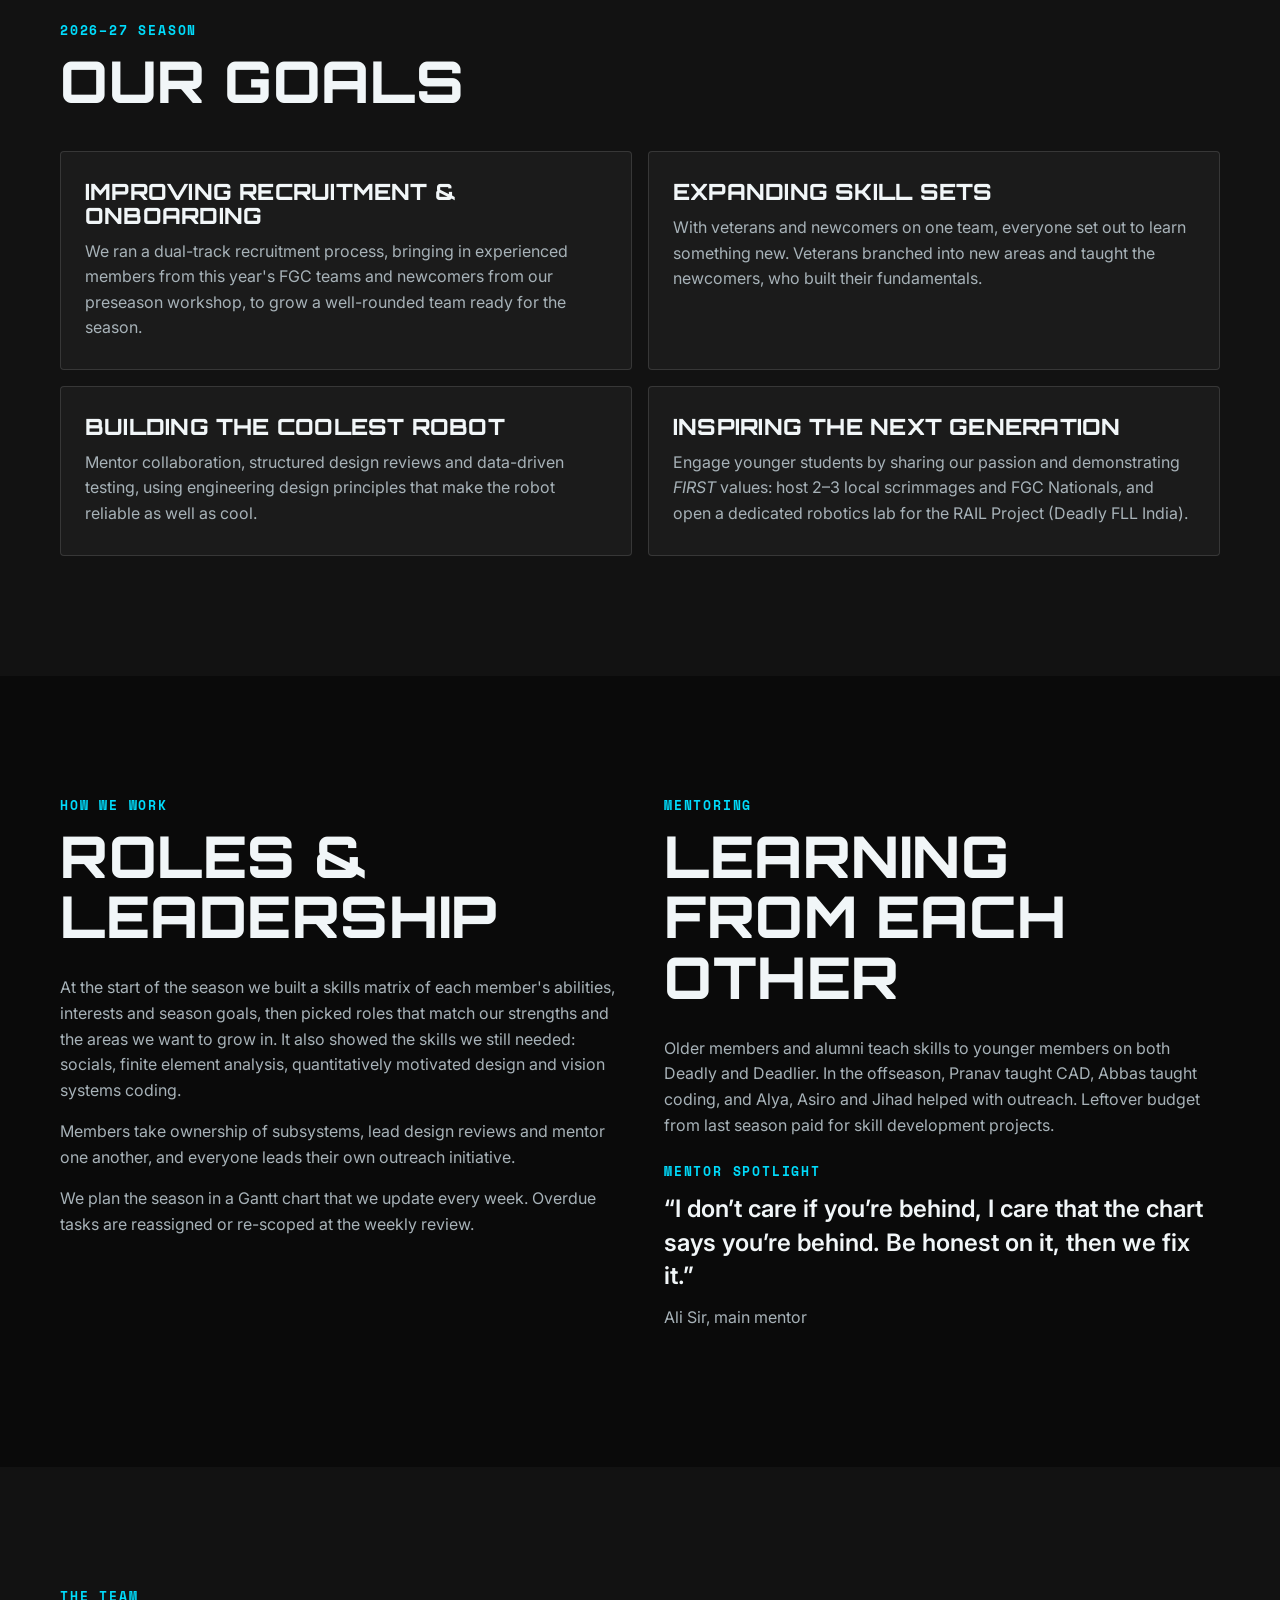
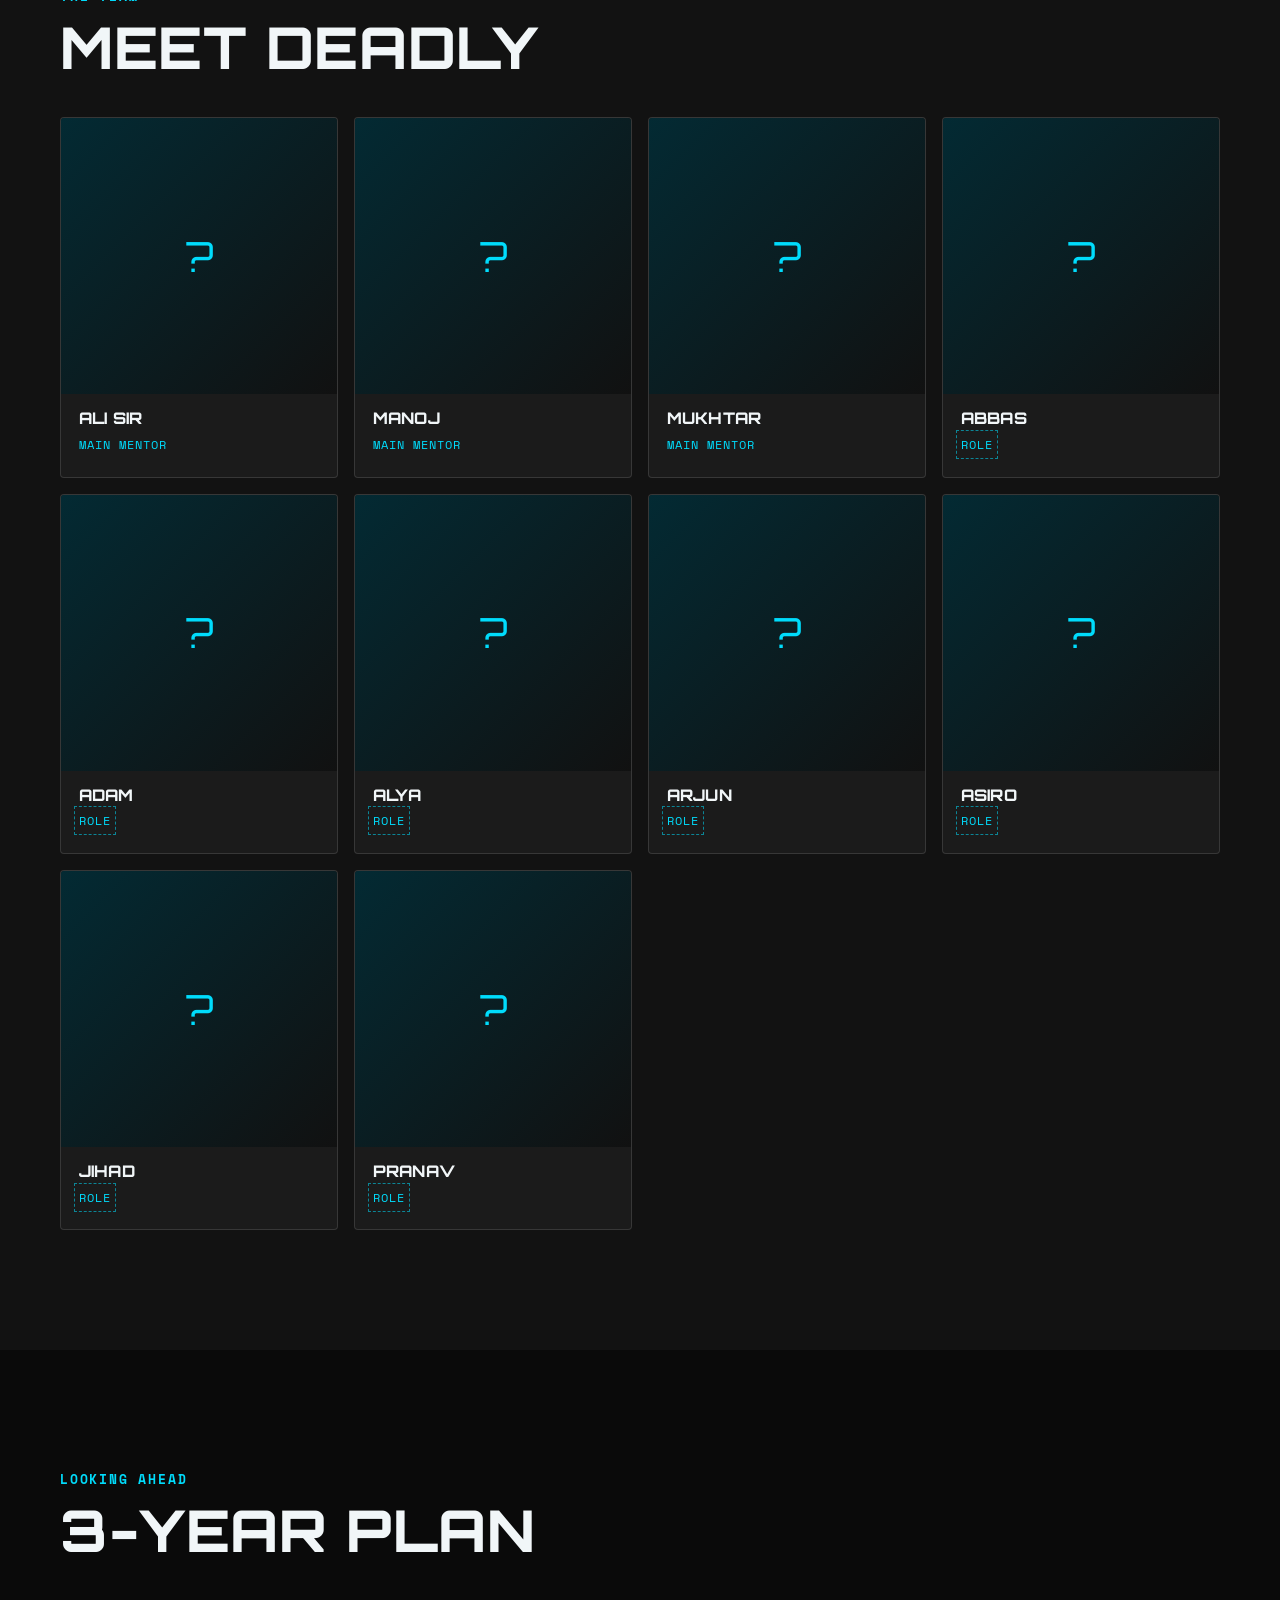
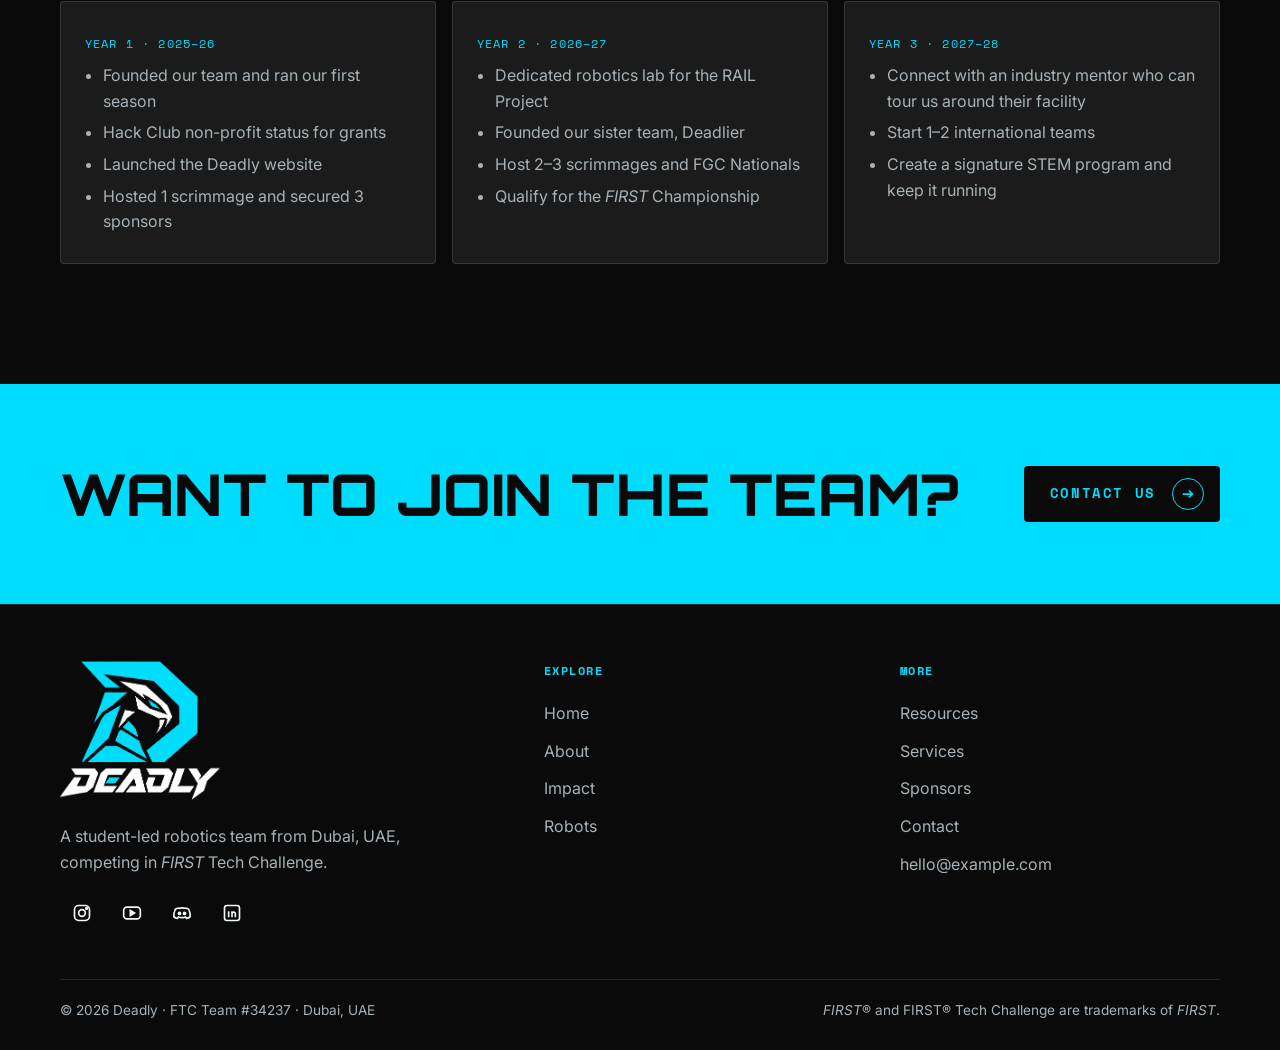
==== commit 07a6eae9: "Rename Aiz to Alya and sort team members alphabetically Mentors stay first; student members are now " ====
--- a/about.html
+++ b/about.html
@@ -94,7 +94,7 @@
           <div class="reveal">
             <span class="eyebrow">Mentoring</span>
             <h2>Learning from each other</h2>
-            <p class="muted">Older members and alumni teach skills to younger members on both Deadly and Deadlier. In the offseason, Pranav taught CAD, Abbas taught coding, and Aiz, Asiro and Jihad helped with outreach. Leftover budget from last season paid for skill development projects.</p>
+            <p class="muted">Older members and alumni teach skills to younger members on both Deadly and Deadlier. In the offseason, Pranav taught CAD, Abbas taught coding, and Alya, Asiro and Jihad helped with outreach. Leftover budget from last season paid for skill development projects.</p>
             <span class="eyebrow" style="margin-top:24px">Mentor spotlight</span>
             <p class="quote">“I don’t care if you’re behind, I care that the chart says you’re behind. Be honest on it, then we fix it.”</p>
             <p class="muted">Ali Sir, main mentor</p>
@@ -141,7 +141,35 @@
           <article class="card member reveal">
             <div class="photo">?</div>
             <div class="info">
-              <h3>Aiz</h3>
+              <h3>Adam</h3>
+              <span class="role todo">Role</span>
+            </div>
+          </article>
+          <article class="card member reveal">
+            <div class="photo">?</div>
+            <div class="info">
+              <h3>Alya</h3>
+              <span class="role todo">Role</span>
+            </div>
+          </article>
+          <article class="card member reveal">
+            <div class="photo">?</div>
+            <div class="info">
+              <h3>Arjun</h3>
+              <span class="role todo">Role</span>
+            </div>
+          </article>
+          <article class="card member reveal">
+            <div class="photo">?</div>
+            <div class="info">
+              <h3>Asiro</h3>
+              <span class="role todo">Role</span>
+            </div>
+          </article>
+          <article class="card member reveal">
+            <div class="photo">?</div>
+            <div class="info">
+              <h3>Jihad</h3>
               <span class="role todo">Role</span>
             </div>
           </article>
@@ -149,34 +177,6 @@
             <div class="photo">?</div>
             <div class="info">
               <h3>Pranav</h3>
-              <span class="role todo">Role</span>
-            </div>
-          </article>
-          <article class="card member reveal">
-            <div class="photo">?</div>
-            <div class="info">
-              <h3>Jihad</h3>
-              <span class="role todo">Role</span>
-            </div>
-          </article>
-          <article class="card member reveal">
-            <div class="photo">?</div>
-            <div class="info">
-              <h3>Adam</h3>
-              <span class="role todo">Role</span>
-            </div>
-          </article>
-          <article class="card member reveal">
-            <div class="photo">?</div>
-            <div class="info">
-              <h3>Asiro</h3>
-              <span class="role todo">Role</span>
-            </div>
-          </article>
-          <article class="card member reveal">
-            <div class="photo">?</div>
-            <div class="info">
-              <h3>Arjun</h3>
               <span class="role todo">Role</span>
             </div>
           </article>
--- a/assets/css/style.css
+++ b/assets/css/style.css
@@ -193,7 +193,7 @@
   gap: 16px;
 }
 
-.brand { display: flex; align-items: center; gap: 10px; text-decoration: none; }
+.brand { display: flex; align-items: center; gap: 10px; text-decoration: none; flex-shrink: 0; }
 .brand img { height: 42px; width: auto; }
 .brand-text { display: flex; flex-direction: column; line-height: 1.05; }
 .brand-text strong { font-family: var(--font-display); font-size: 0.95rem; letter-spacing: 0.06em; }
@@ -284,7 +284,7 @@
     justify-content: flex-end;
     transition: none;
   }
-  .nav-links { display: flex; gap: 22px; margin-right: auto; margin-left: 28px; }
+  .nav-links { display: flex; gap: 18px; margin-right: auto; margin-left: 28px; }
   .nav-links a {
     border: 0;
     padding: 6px 0;
@@ -302,6 +302,10 @@
   .nav-links a:hover::after, .nav-links a[aria-current="page"]::after { transform: translateX(-50%) scale(1); }
   .site-nav .btn { min-height: 48px; }
 }
+@media (min-width: 1100px) and (max-width: 1359px) {
+  /* not enough room for the icons next to the menu; they are still in the footer */
+  .site-nav .socials { display: none; }
+}
 
 /* ---------- Hero ---------- */
 
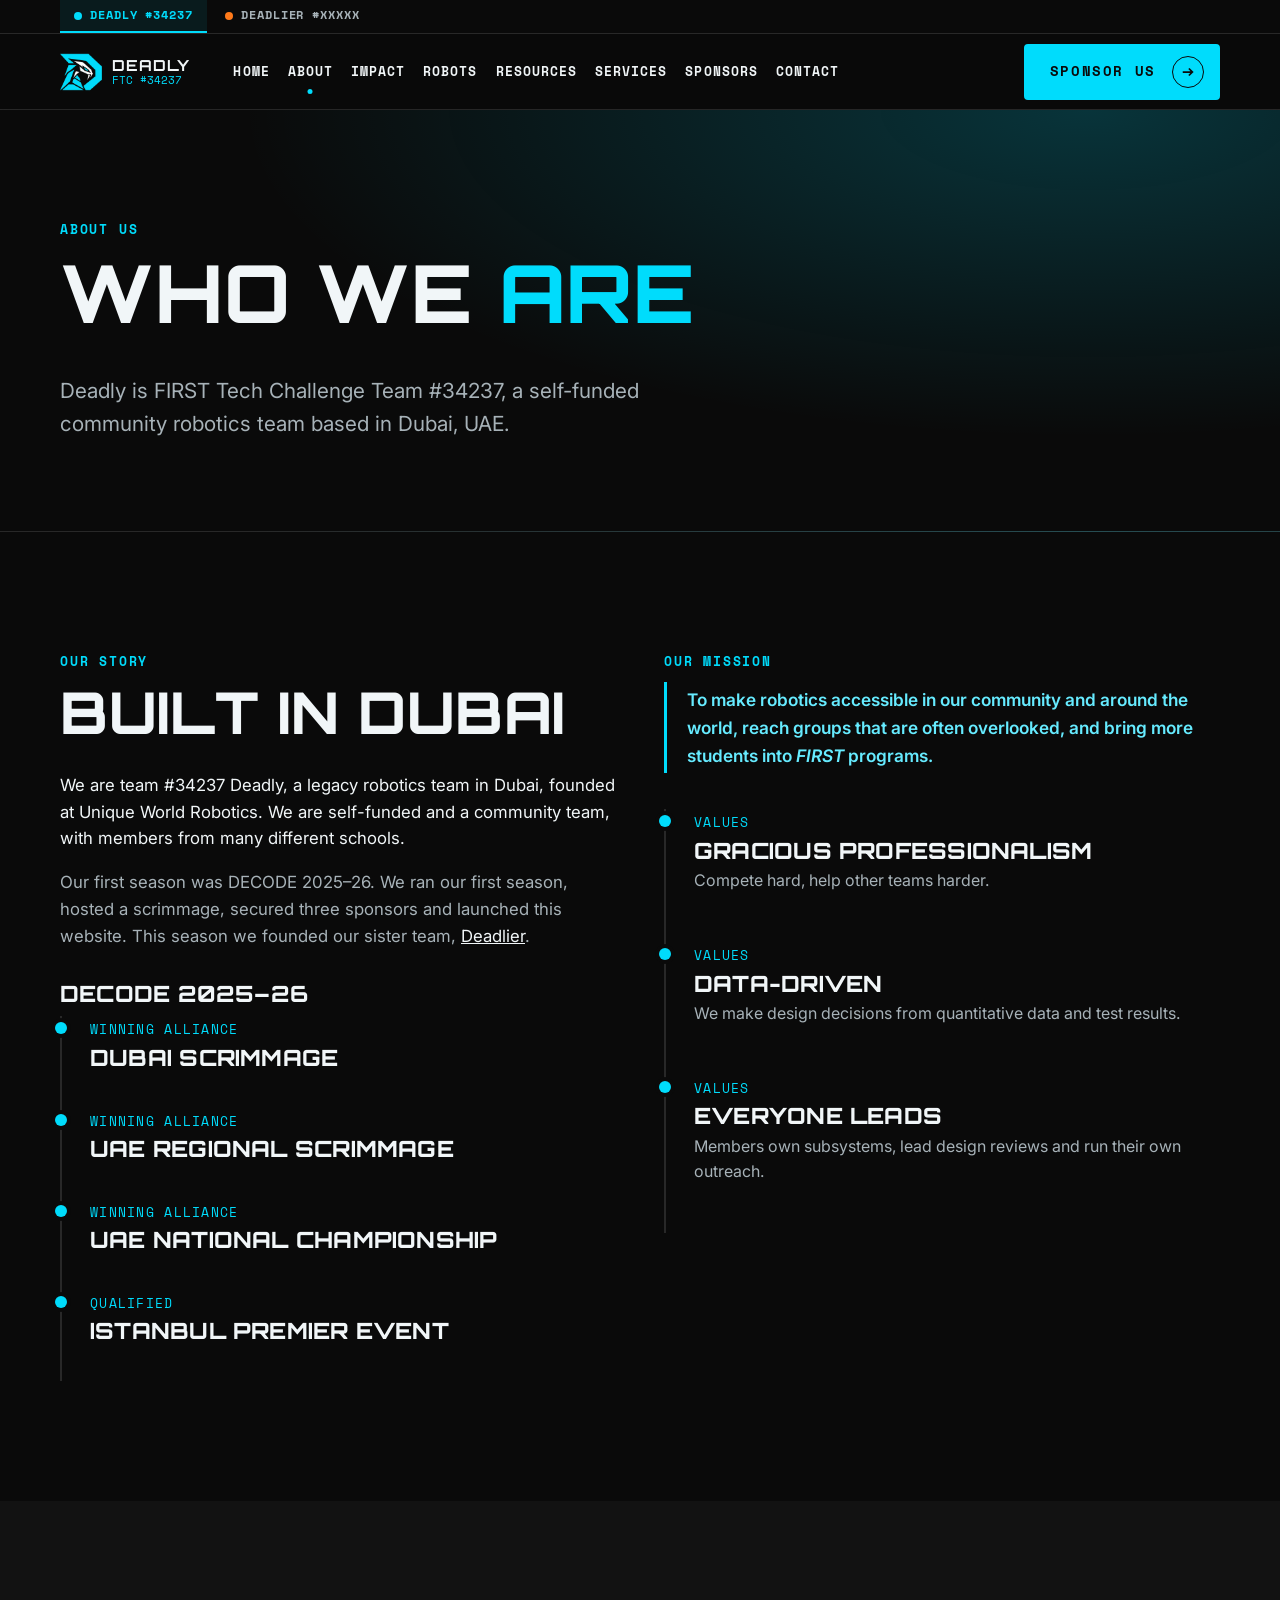
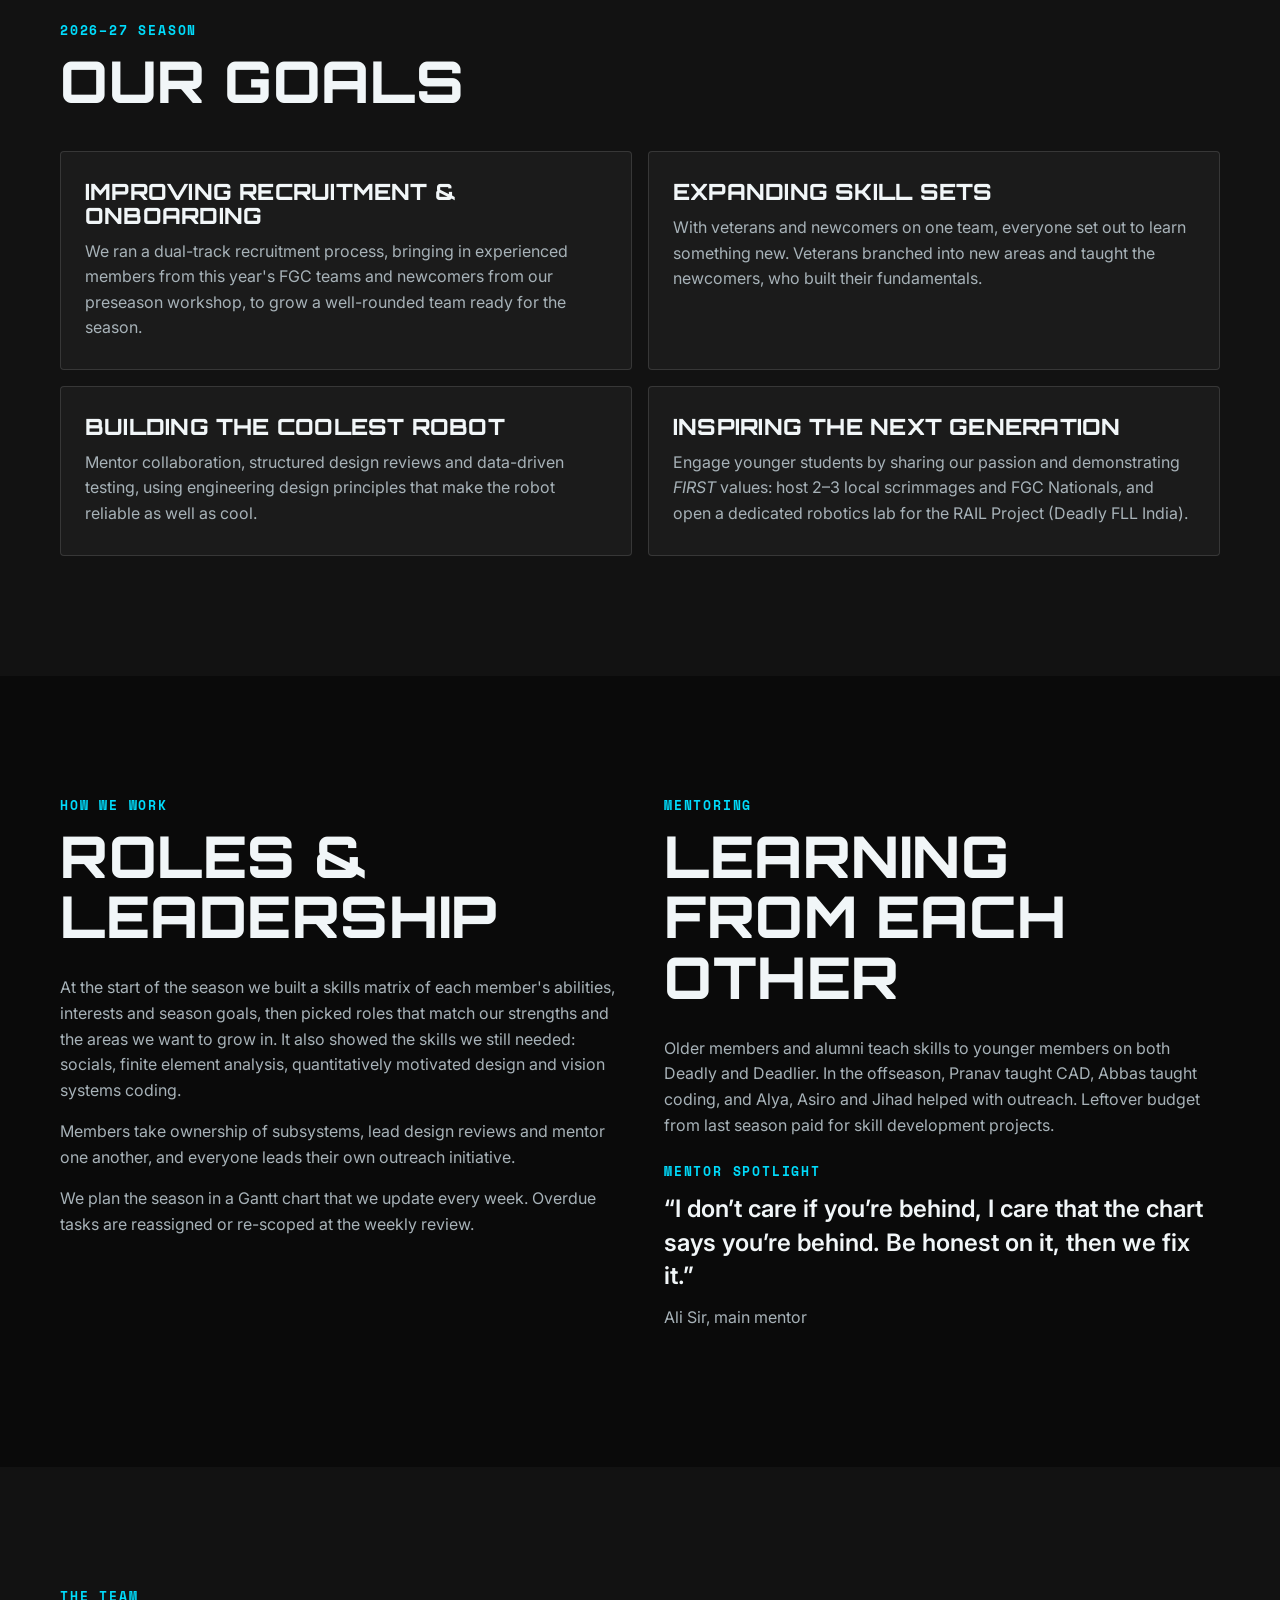
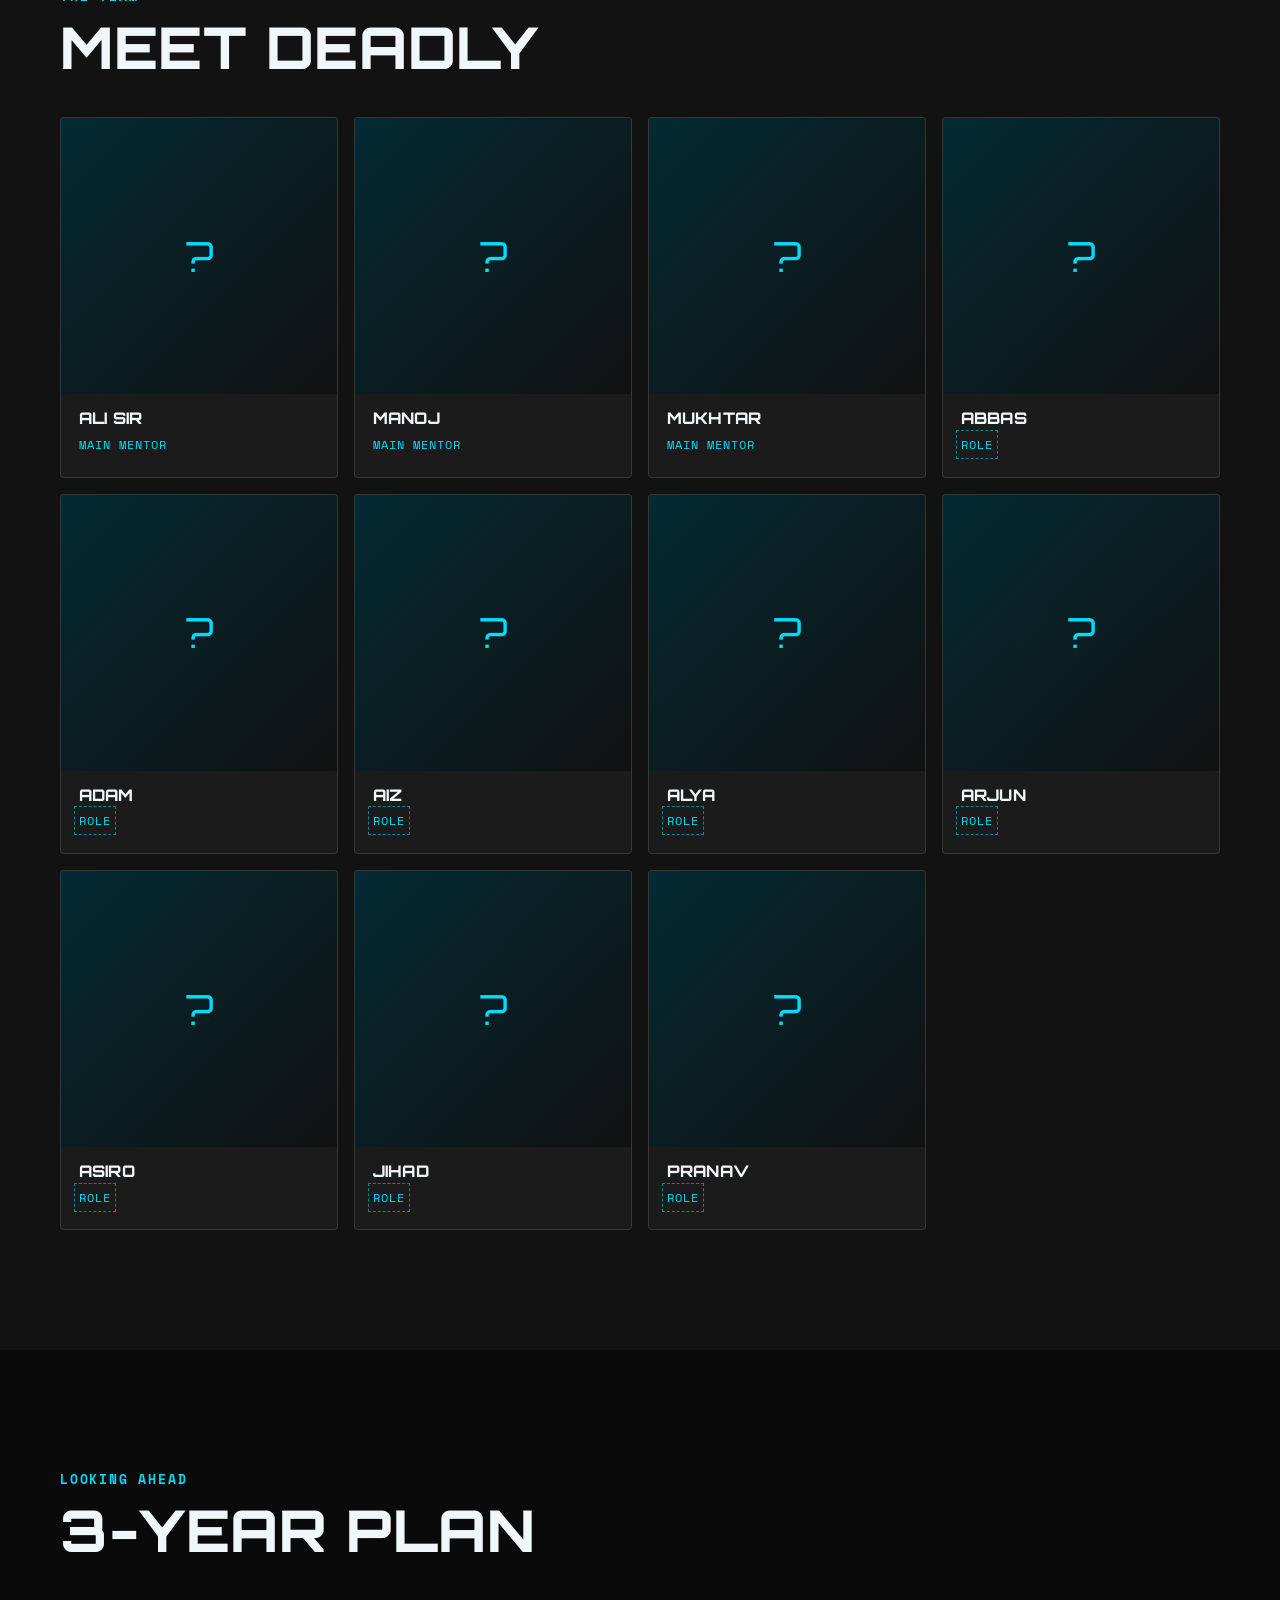
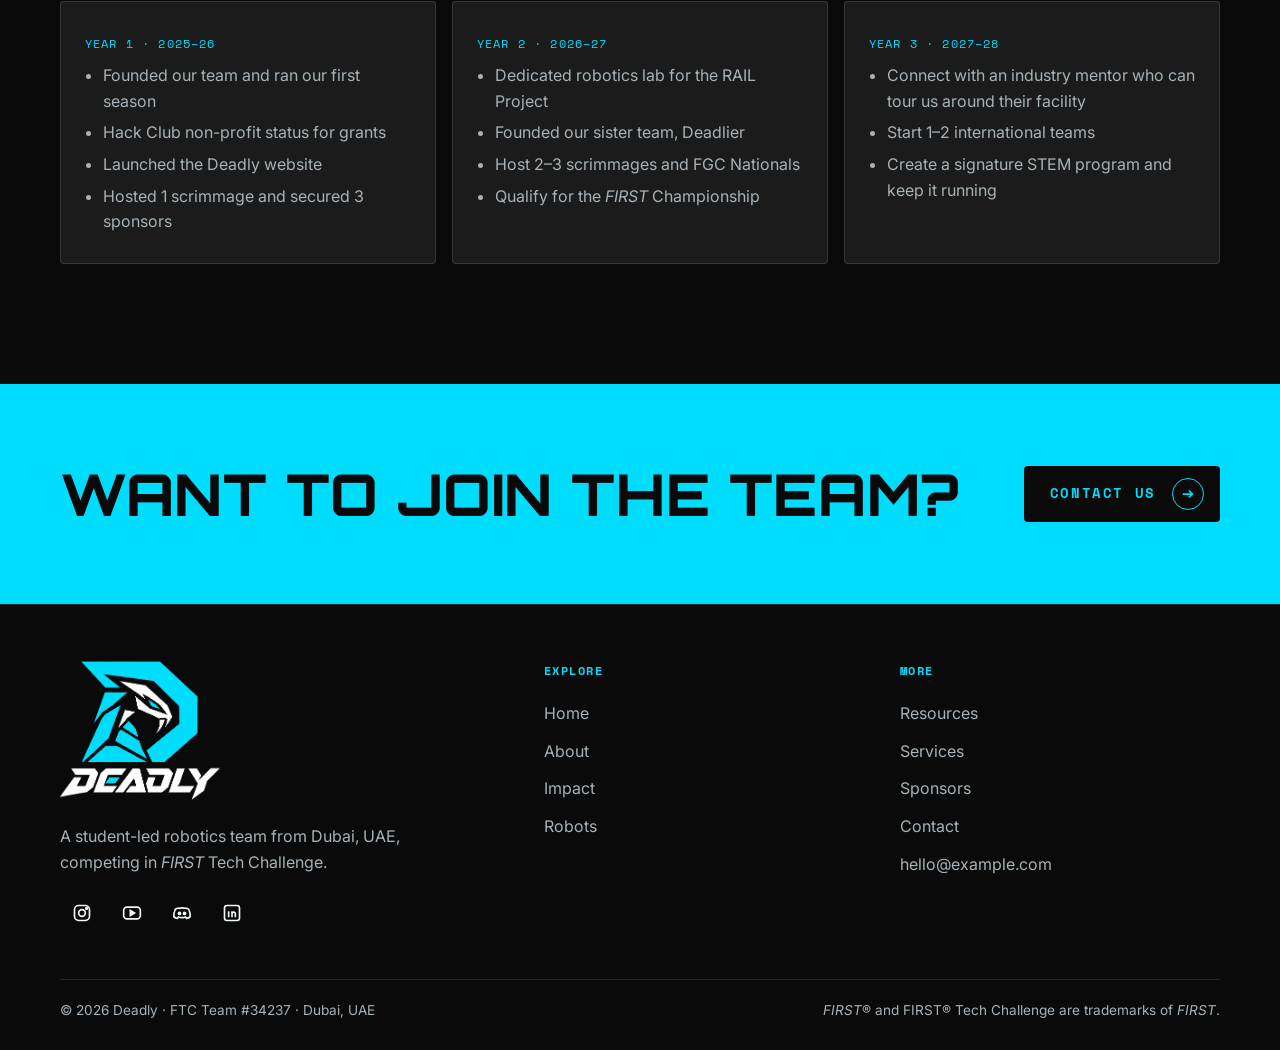
==== commit 16b4f7d4: "Add Aiz to the team Adds Aiz to the Meet Deadly cards on the About page and updates the home page me" ====
--- a/about.html
+++ b/about.html
@@ -148,6 +148,13 @@
           <article class="card member reveal">
             <div class="photo">?</div>
             <div class="info">
+              <h3>Aiz</h3>
+              <span class="role todo">Role</span>
+            </div>
+          </article>
+          <article class="card member reveal">
+            <div class="photo">?</div>
+            <div class="info">
               <h3>Alya</h3>
               <span class="role todo">Role</span>
             </div>
--- a/assets/css/style.css
+++ b/assets/css/style.css
@@ -172,7 +172,7 @@
   content: ""; width: 8px; height: 8px; border-radius: 50%;
   background: rgb(var(--tab));
 }
-.team-switch a.deadlier { --tab: 255, 42, 61; }
+.team-switch a.deadlier { --tab: 255, 122, 26; }
 .team-switch a:hover { color: var(--text); background: var(--black-3); }
 .team-switch a[aria-current="true"] {
   color: rgb(var(--tab));
@@ -579,24 +579,38 @@
 .page-hero h1 { font-size: clamp(2.3rem, 9vw, 5rem); }
 .page-hero p { max-width: 620px; }
 
-/* Page hero with a round photo in the corner */
-.page-hero--photo { display: grid; gap: 28px; }
-.hero-photo {
-  order: -1;
-  justify-self: end;
-  align-self: start;
-  width: clamp(150px, 42vw, 200px);
-  height: auto;
-  aspect-ratio: 1;
-  object-fit: cover;
-  border-radius: 50%;
-  border: 3px solid var(--cyan);
-  box-shadow: 0 0 0 8px rgba(var(--cyan-rgb), 0.12), 0 0 60px rgba(var(--cyan-rgb), 0.25);
-}
-@media (min-width: 760px) {
-  .page-hero--photo { grid-template-columns: 1fr auto; align-items: center; }
-  .hero-photo { order: 0; width: clamp(220px, 26vw, 300px); }
-}
+/* Page hero with a full-bleed, cyan-tinted background photo */
+.page-hero--bg {
+  position: relative;
+  isolation: isolate;
+  overflow: hidden;
+  min-height: clamp(420px, 72vh, 640px);
+  display: flex;
+  align-items: center;
+  background: var(--black);
+}
+.page-hero-bg {
+  position: absolute; inset: 0; z-index: -3;
+  background: 82% center / cover no-repeat;
+  filter: grayscale(1) contrast(1.1) brightness(0.75);
+}
+@media (min-width: 760px) { .page-hero-bg { background-position: 70% center; } }
+/* tint the photo cyan, like the brand color */
+.page-hero--bg::before {
+  content: ""; position: absolute; inset: 0; z-index: -2;
+  background: var(--cyan);
+  mix-blend-mode: multiply;
+  opacity: 0.85;
+}
+/* darken toward the text so it stays readable */
+.page-hero--bg::after {
+  content: ""; position: absolute; inset: 0; z-index: -1;
+  background:
+    linear-gradient(90deg, rgba(10, 10, 10, 0.88) 0%, rgba(10, 10, 10, 0.6) 55%, rgba(10, 10, 10, 0.35) 100%),
+    linear-gradient(0deg, rgba(10, 10, 10, 0.7) 0%, transparent 35%);
+}
+.page-hero--bg .lead { color: var(--text); }
+.page-hero--bg .container { width: 100%; }
 
 /* ---------- Timeline ---------- */
 
@@ -668,18 +682,16 @@
 }
 
 /* ---------- Deadlier theme (sister team) ----------
-   Pages with <html data-team="deadlier"> swap the cyan accent for red.
-   The logo is tinted red until Deadlier has its own. */
+   Pages with <html data-team="deadlier"> swap the cyan accent for orange
+   and use the orange logo files (logo-deadlier.png, logo-full-deadlier.png). */
 
 [data-team="deadlier"] {
-  --cyan: #ff2a3d;
-  --cyan-bright: #ff6b78;
-  --cyan-deep: #b3101f;
-  --cyan-rgb: 255, 42, 61;
-  --tint: #330309;
-}
-[data-team="deadlier"] .brand img,
-[data-team="deadlier"] .footer-logo img { filter: hue-rotate(165deg) saturate(1.4); }
+  --cyan: #ff7a1a;
+  --cyan-bright: #ffa15c;
+  --cyan-deep: #c25200;
+  --cyan-rgb: 255, 122, 26;
+  --tint: #331905;
+}
 
 /* ---------- Placeholder marker (remove once real content is in) ---------- */
 
